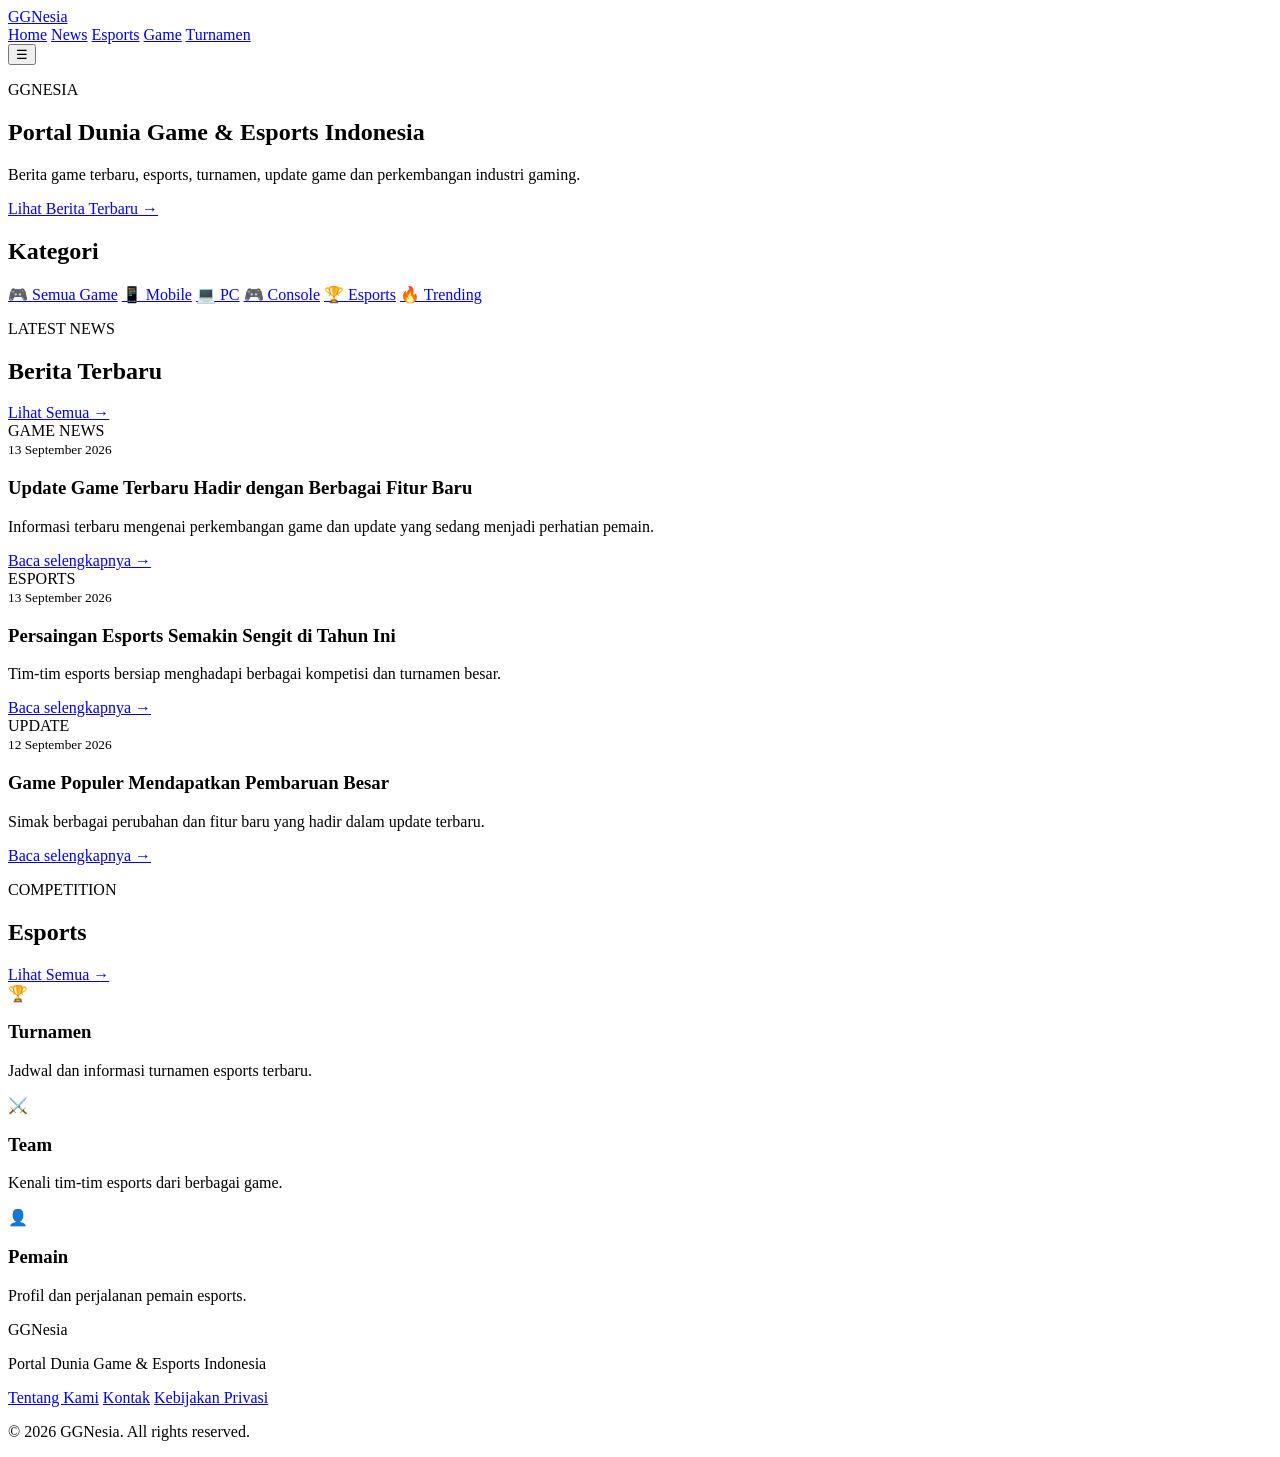
==== index.html @ 70c9f741 "Create index.html" ====
<!DOCTYPE html>
<html lang="id">
<head>
    <meta charset="UTF-8">
    <meta name="viewport" content="width=device-width, initial-scale=1.0">

    <title>GGNesia - Portal Dunia Game & Esports Indonesia</title>

    <link rel="stylesheet" href="style.css">
</head>

<body>

    <!-- HEADER -->
    <header class="header">
        <div class="container header-content">

            <a href="#" class="logo">
                <span>GG</span>Nesia
            </a>

            <nav class="nav">
                <a href="#">Home</a>
                <a href="#">News</a>
                <a href="#">Esports</a>
                <a href="#">Game</a>
                <a href="#">Turnamen</a>
            </nav>

            <button class="menu-btn" id="menuBtn">☰</button>

        </div>
    </header>


    <!-- HERO -->
    <section class="hero">
        <div class="container hero-content">

            <div class="hero-text">
                <p class="label">GGNESIA</p>

                <h1>
                    Portal Dunia Game
                    <span>& Esports Indonesia</span>
                </h1>

                <p>
                    Berita game terbaru, esports, turnamen,
                    update game dan perkembangan industri gaming.
                </p>

                <a href="#news" class="hero-button">
                    Lihat Berita Terbaru →
                </a>
            </div>

        </div>
    </section>


    <!-- CATEGORY -->
    <section class="categories">
        <div class="container">

            <h2>Kategori</h2>

            <div class="category-list">

                <a href="#">🎮 Semua Game</a>
                <a href="#">📱 Mobile</a>
                <a href="#">💻 PC</a>
                <a href="#">🎮 Console</a>
                <a href="#">🏆 Esports</a>
                <a href="#">🔥 Trending</a>

            </div>

        </div>
    </section>


    <!-- NEWS -->
    <main class="container" id="news">

        <div class="section-title">
            <div>
                <p class="label">LATEST NEWS</p>
                <h2>Berita Terbaru</h2>
            </div>

            <a href="#">Lihat Semua →</a>
        </div>


        <div class="news-grid">

            <!-- ARTICLE 1 -->
            <article class="news-card">

                <div class="news-image">
                    <span>GAME NEWS</span>
                </div>

                <div class="news-content">

                    <small>13 September 2026</small>

                    <h3>
                        Update Game Terbaru Hadir dengan Berbagai Fitur Baru
                    </h3>

                    <p>
                        Informasi terbaru mengenai perkembangan game
                        dan update yang sedang menjadi perhatian pemain.
                    </p>

                    <a href="#">Baca selengkapnya →</a>

                </div>

            </article>


            <!-- ARTICLE 2 -->
            <article class="news-card">

                <div class="news-image image-two">
                    <span>ESPORTS</span>
                </div>

                <div class="news-content">

                    <small>13 September 2026</small>

                    <h3>
                        Persaingan Esports Semakin Sengit di Tahun Ini
                    </h3>

                    <p>
                        Tim-tim esports bersiap menghadapi berbagai
                        kompetisi dan turnamen besar.
                    </p>

                    <a href="#">Baca selengkapnya →</a>

                </div>

            </article>


            <!-- ARTICLE 3 -->
            <article class="news-card">

                <div class="news-image image-three">
                    <span>UPDATE</span>
                </div>

                <div class="news-content">

                    <small>12 September 2026</small>

                    <h3>
                        Game Populer Mendapatkan Pembaruan Besar
                    </h3>

                    <p>
                        Simak berbagai perubahan dan fitur baru
                        yang hadir dalam update terbaru.
                    </p>

                    <a href="#">Baca selengkapnya →</a>

                </div>

            </article>

        </div>

    </main>


    <!-- ESPORTS -->
    <section class="esports">

        <div class="container">

            <div class="section-title">
                <div>
                    <p class="label">COMPETITION</p>
                    <h2>Esports</h2>
                </div>

                <a href="#">Lihat Semua →</a>
            </div>


            <div class="esports-grid">

                <div class="esports-card">
                    <div class="esports-icon">🏆</div>
                    <h3>Turnamen</h3>
                    <p>
                        Jadwal dan informasi turnamen esports terbaru.
                    </p>
                </div>

                <div class="esports-card">
                    <div class="esports-icon">⚔️</div>
                    <h3>Team</h3>
                    <p>
                        Kenali tim-tim esports dari berbagai game.
                    </p>
                </div>

                <div class="esports-card">
                    <div class="esports-icon">👤</div>
                    <h3>Pemain</h3>
                    <p>
                        Profil dan perjalanan pemain esports.
                    </p>
                </div>

            </div>

        </div>

    </section>


    <!-- FOOTER -->
    <footer class="footer">

        <div class="container">

            <div class="footer-logo">
                <span>GG</span>Nesia
            </div>

            <p>
                Portal Dunia Game & Esports Indonesia
            </p>

            <div class="footer-links">
                <a href="#">Tentang Kami</a>
                <a href="#">Kontak</a>
                <a href="#">Kebijakan Privasi</a>
            </div>

            <p class="copyright">
                © 2026 GGNesia. All rights reserved.
            </p>

        </div>

    </footer>


    <script src="script.js"></script>

</body>
</html>
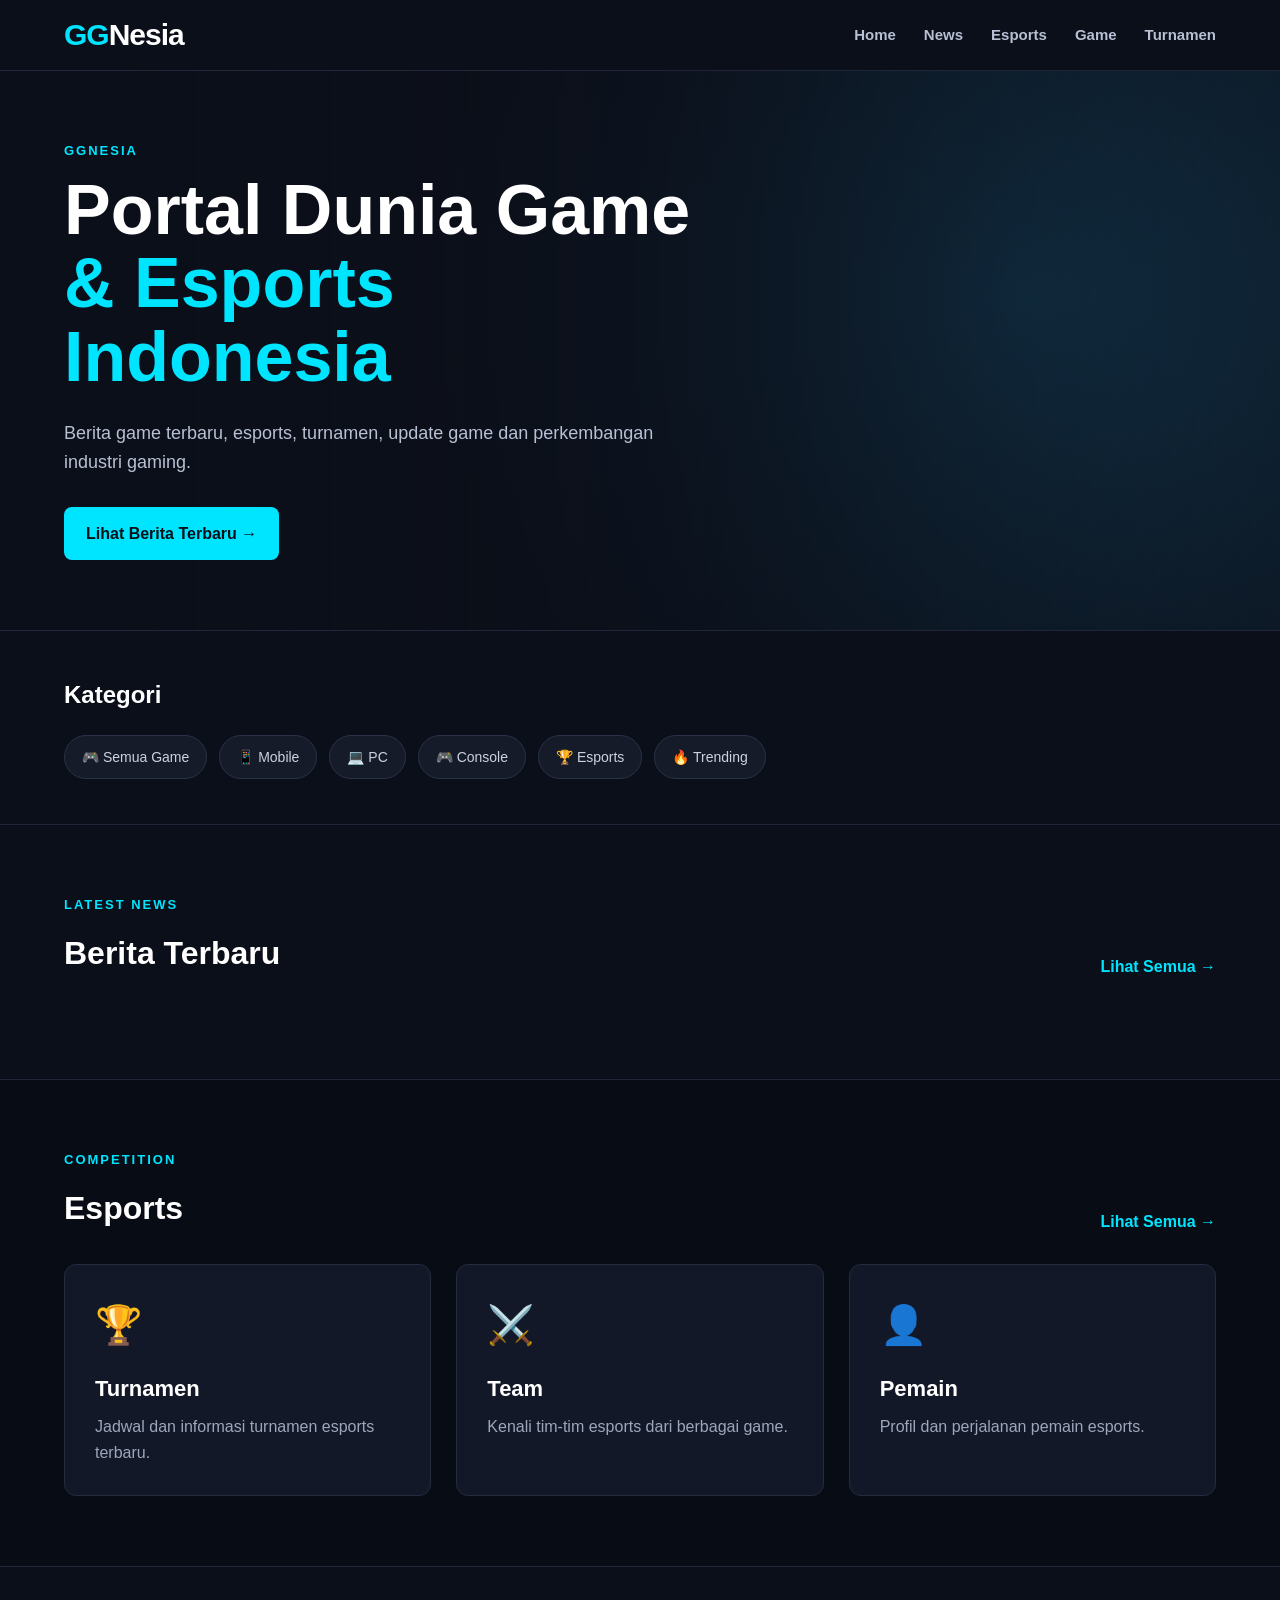
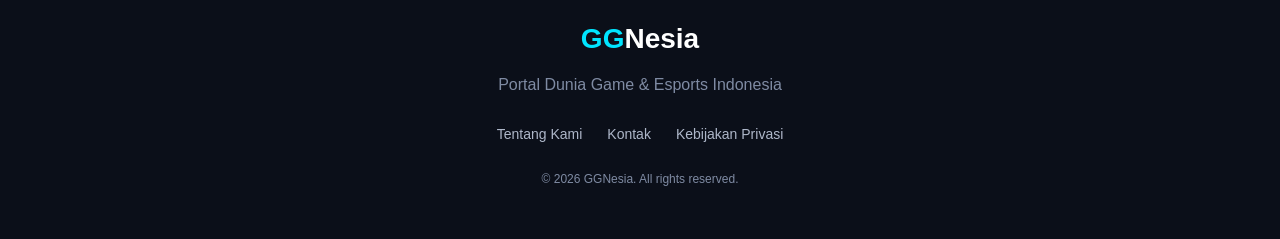
==== commit 1a05a390: "Update index.html" ====
--- a/index.html
+++ b/index.html
@@ -93,87 +93,8 @@
         </div>
 
 
-        <div class="news-grid">
-
-            <!-- ARTICLE 1 -->
-            <article class="news-card">
-
-                <div class="news-image">
-                    <span>GAME NEWS</span>
-                </div>
-
-                <div class="news-content">
-
-                    <small>13 September 2026</small>
-
-                    <h3>
-                        Update Game Terbaru Hadir dengan Berbagai Fitur Baru
-                    </h3>
-
-                    <p>
-                        Informasi terbaru mengenai perkembangan game
-                        dan update yang sedang menjadi perhatian pemain.
-                    </p>
-
-                    <a href="#">Baca selengkapnya →</a>
-
-                </div>
-
-            </article>
-
-
-            <!-- ARTICLE 2 -->
-            <article class="news-card">
-
-                <div class="news-image image-two">
-                    <span>ESPORTS</span>
-                </div>
-
-                <div class="news-content">
-
-                    <small>13 September 2026</small>
-
-                    <h3>
-                        Persaingan Esports Semakin Sengit di Tahun Ini
-                    </h3>
-
-                    <p>
-                        Tim-tim esports bersiap menghadapi berbagai
-                        kompetisi dan turnamen besar.
-                    </p>
-
-                    <a href="#">Baca selengkapnya →</a>
-
-                </div>
-
-            </article>
-
-
-            <!-- ARTICLE 3 -->
-            <article class="news-card">
-
-                <div class="news-image image-three">
-                    <span>UPDATE</span>
-                </div>
-
-                <div class="news-content">
-
-                    <small>12 September 2026</small>
-
-                    <h3>
-                        Game Populer Mendapatkan Pembaruan Besar
-                    </h3>
-
-                    <p>
-                        Simak berbagai perubahan dan fitur baru
-                        yang hadir dalam update terbaru.
-                    </p>
-
-                    <a href="#">Baca selengkapnya →</a>
-
-                </div>
-
-            </article>
+        <div class="news-grid" id="newsGrid">
+        </div>
 
         </div>
 
--- a/style.css
+++ b/style.css
@@ -0,0 +1,410 @@
+* {
+    margin: 0;
+    padding: 0;
+    box-sizing: border-box;
+}
+
+html {
+    scroll-behavior: smooth;
+}
+
+body {
+    font-family: Arial, Helvetica, sans-serif;
+    background: #0b0f19;
+    color: #ffffff;
+    line-height: 1.6;
+}
+
+a {
+    color: inherit;
+    text-decoration: none;
+}
+
+.container {
+    width: 90%;
+    max-width: 1200px;
+    margin: auto;
+}
+
+/* HEADER */
+
+.header {
+    position: sticky;
+    top: 0;
+    z-index: 1000;
+    background: #0b0f19;
+    border-bottom: 1px solid #202637;
+}
+
+.header-content {
+    min-height: 70px;
+    display: flex;
+    align-items: center;
+    justify-content: space-between;
+}
+
+.logo {
+    font-size: 30px;
+    font-weight: 900;
+    letter-spacing: -1px;
+}
+
+.logo span,
+.footer-logo span {
+    color: #00e5ff;
+}
+
+.nav {
+    display: flex;
+    gap: 28px;
+}
+
+.nav a {
+    color: #b8c0d4;
+    font-size: 15px;
+    font-weight: 600;
+    transition: 0.3s;
+}
+
+.nav a:hover {
+    color: #00e5ff;
+}
+
+.menu-btn {
+    display: none;
+    background: none;
+    border: none;
+    color: white;
+    font-size: 28px;
+    cursor: pointer;
+}
+
+
+/* HERO */
+
+.hero {
+    min-height: 500px;
+    display: flex;
+    align-items: center;
+    background:
+        linear-gradient(90deg, #0b0f19 10%, rgba(11, 15, 25, 0.75) 50%, rgba(11, 15, 25, 0.25)),
+        radial-gradient(circle at 80% 40%, #123b54, #0b0f19 55%);
+    border-bottom: 1px solid #202637;
+}
+
+.hero-content {
+    padding: 70px 0;
+}
+
+.hero-text {
+    max-width: 650px;
+}
+
+.label {
+    color: #00e5ff;
+    font-size: 13px;
+    font-weight: 800;
+    letter-spacing: 2px;
+    margin-bottom: 12px;
+}
+
+.hero h1 {
+    font-size: clamp(40px, 6vw, 70px);
+    line-height: 1.05;
+    margin-bottom: 25px;
+}
+
+.hero h1 span {
+    color: #00e5ff;
+}
+
+.hero p:not(.label) {
+    color: #b8c0d4;
+    font-size: 18px;
+    max-width: 600px;
+    margin-bottom: 30px;
+}
+
+.hero-button {
+    display: inline-block;
+    padding: 14px 22px;
+    background: #00e5ff;
+    color: #061018;
+    border-radius: 8px;
+    font-weight: 800;
+    transition: 0.3s;
+}
+
+.hero-button:hover {
+    transform: translateY(-3px);
+}
+
+
+/* CATEGORY */
+
+.categories {
+    padding: 45px 0;
+    border-bottom: 1px solid #202637;
+}
+
+.categories h2 {
+    margin-bottom: 20px;
+}
+
+.category-list {
+    display: flex;
+    gap: 12px;
+    flex-wrap: wrap;
+}
+
+.category-list a {
+    padding: 10px 17px;
+    background: #151b29;
+    border: 1px solid #293247;
+    border-radius: 30px;
+    color: #cbd2e1;
+    font-size: 14px;
+    transition: 0.3s;
+}
+
+.category-list a:hover {
+    background: #00e5ff;
+    color: #061018;
+    border-color: #00e5ff;
+}
+
+
+/* SECTION TITLE */
+
+main {
+    padding: 70px 0;
+}
+
+.section-title {
+    display: flex;
+    align-items: end;
+    justify-content: space-between;
+    margin-bottom: 30px;
+}
+
+.section-title h2 {
+    font-size: 32px;
+}
+
+.section-title > a {
+    color: #00e5ff;
+    font-weight: 700;
+}
+
+
+/* NEWS */
+
+.news-grid {
+    display: grid;
+    grid-template-columns: repeat(3, 1fr);
+    gap: 25px;
+}
+
+.news-card {
+    background: #121827;
+    border: 1px solid #242d40;
+    border-radius: 12px;
+    overflow: hidden;
+    transition: 0.3s;
+}
+
+.news-card:hover {
+    transform: translateY(-6px);
+    border-color: #00e5ff;
+}
+
+.news-image {
+    height: 210px;
+    background:
+        linear-gradient(135deg, #12384a, #151c2c);
+    display: flex;
+    align-items: end;
+    padding: 15px;
+}
+
+.news-image.image-two {
+    background:
+        linear-gradient(135deg, #382b13, #171b2c);
+}
+
+.news-image.image-three {
+    background:
+        linear-gradient(135deg, #321a3b, #121b2c);
+}
+
+.news-image span {
+    background: #00e5ff;
+    color: #061018;
+    padding: 6px 10px;
+    border-radius: 5px;
+    font-size: 11px;
+    font-weight: 900;
+}
+
+.news-content {
+    padding: 22px;
+}
+
+.news-content small {
+    color: #7f8ba3;
+    font-size: 12px;
+}
+
+.news-content h3 {
+    font-size: 20px;
+    line-height: 1.3;
+    margin: 10px 0 12px;
+}
+
+.news-content p {
+    color: #9da7bb;
+    font-size: 14px;
+    margin-bottom: 18px;
+}
+
+.news-content a {
+    color: #00e5ff;
+    font-size: 14px;
+    font-weight: 700;
+}
+
+
+/* ESPORTS */
+
+.esports {
+    padding: 70px 0;
+    background: #080c14;
+    border-top: 1px solid #202637;
+    border-bottom: 1px solid #202637;
+}
+
+.esports-grid {
+    display: grid;
+    grid-template-columns: repeat(3, 1fr);
+    gap: 25px;
+}
+
+.esports-card {
+    padding: 30px;
+    background: #121827;
+    border: 1px solid #242d40;
+    border-radius: 12px;
+    transition: 0.3s;
+}
+
+.esports-card:hover {
+    border-color: #00e5ff;
+    transform: translateY(-5px);
+}
+
+.esports-icon {
+    font-size: 38px;
+    margin-bottom: 15px;
+}
+
+.esports-card h3 {
+    margin-bottom: 8px;
+    font-size: 22px;
+}
+
+.esports-card p {
+    color: #9da7bb;
+}
+
+
+/* FOOTER */
+
+.footer {
+    padding: 50px 0;
+    text-align: center;
+}
+
+.footer-logo {
+    font-size: 28px;
+    font-weight: 900;
+    margin-bottom: 10px;
+}
+
+.footer p {
+    color: #7f8ba3;
+}
+
+.footer-links {
+    display: flex;
+    justify-content: center;
+    gap: 25px;
+    margin: 25px 0;
+}
+
+.footer-links a {
+    color: #aeb7c9;
+    font-size: 14px;
+}
+
+.footer-links a:hover {
+    color: #00e5ff;
+}
+
+.copyright {
+    font-size: 12px;
+}
+
+
+/* MOBILE */
+
+@media (max-width: 768px) {
+
+    .nav {
+        display: none;
+        position: absolute;
+        top: 70px;
+        left: 0;
+        width: 100%;
+        padding: 20px;
+        background: #0b0f19;
+        border-bottom: 1px solid #202637;
+        flex-direction: column;
+        gap: 18px;
+    }
+
+    .nav.active {
+        display: flex;
+    }
+
+    .menu-btn {
+        display: block;
+    }
+
+    .hero {
+        min-height: 450px;
+    }
+
+    .hero h1 {
+        font-size: 43px;
+    }
+
+    .hero p:not(.label) {
+        font-size: 16px;
+    }
+
+    .news-grid,
+    .esports-grid {
+        grid-template-columns: 1fr;
+    }
+
+    .section-title {
+        align-items: start;
+        gap: 15px;
+        flex-direction: column;
+    }
+
+    .footer-links {
+        flex-direction: column;
+        gap: 12px;
+    }
+}
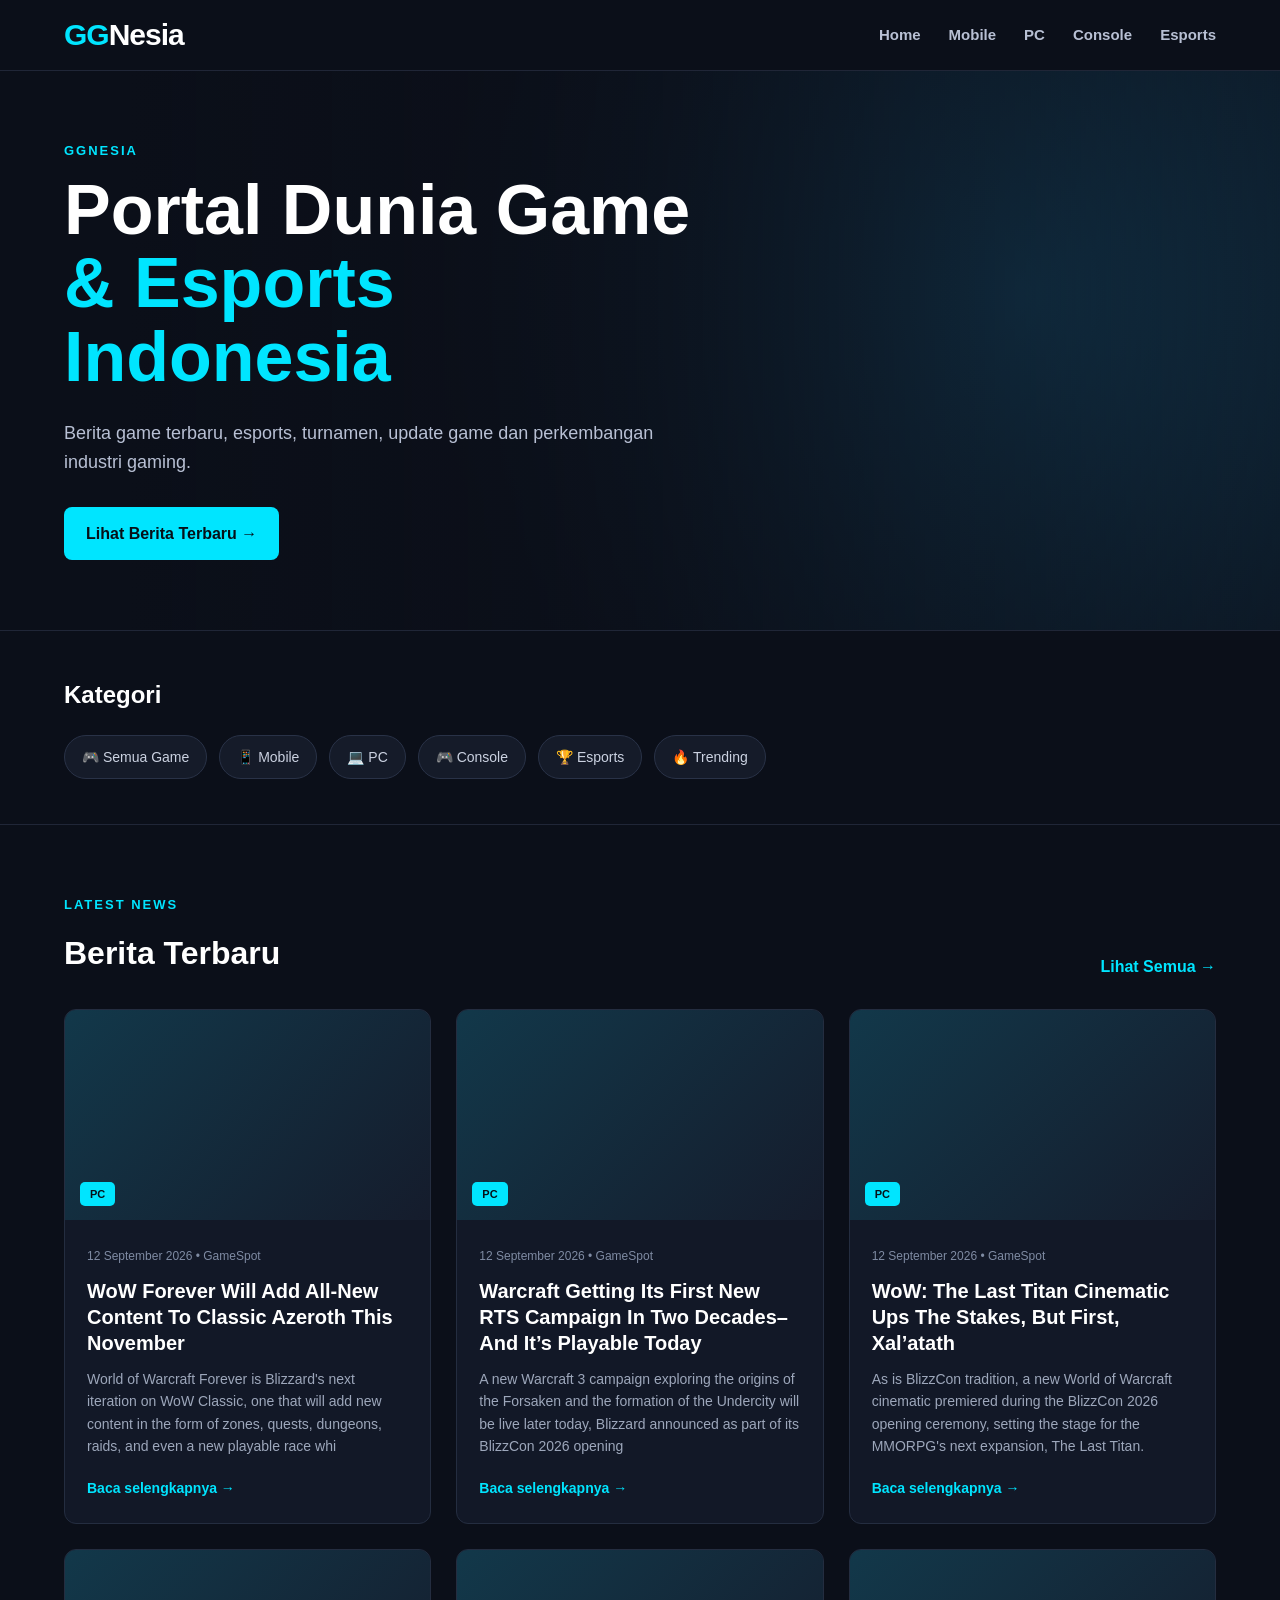
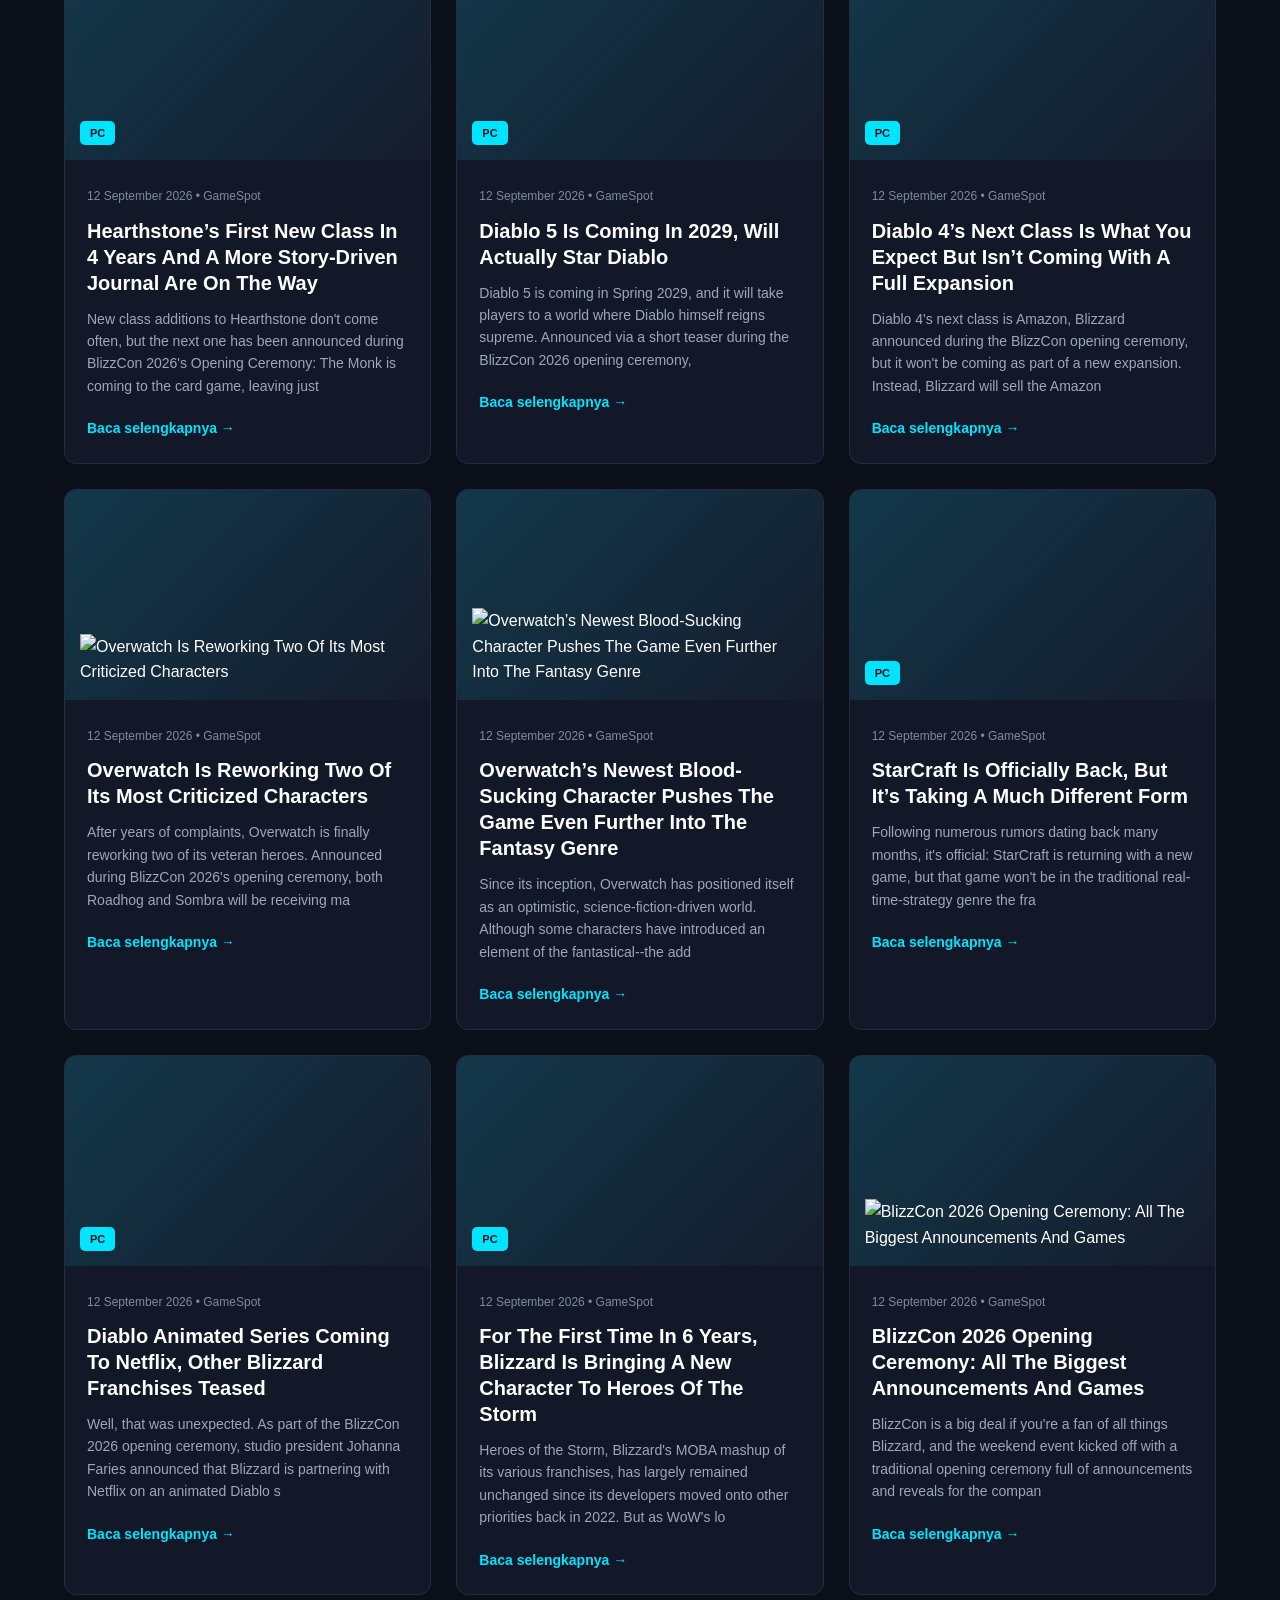
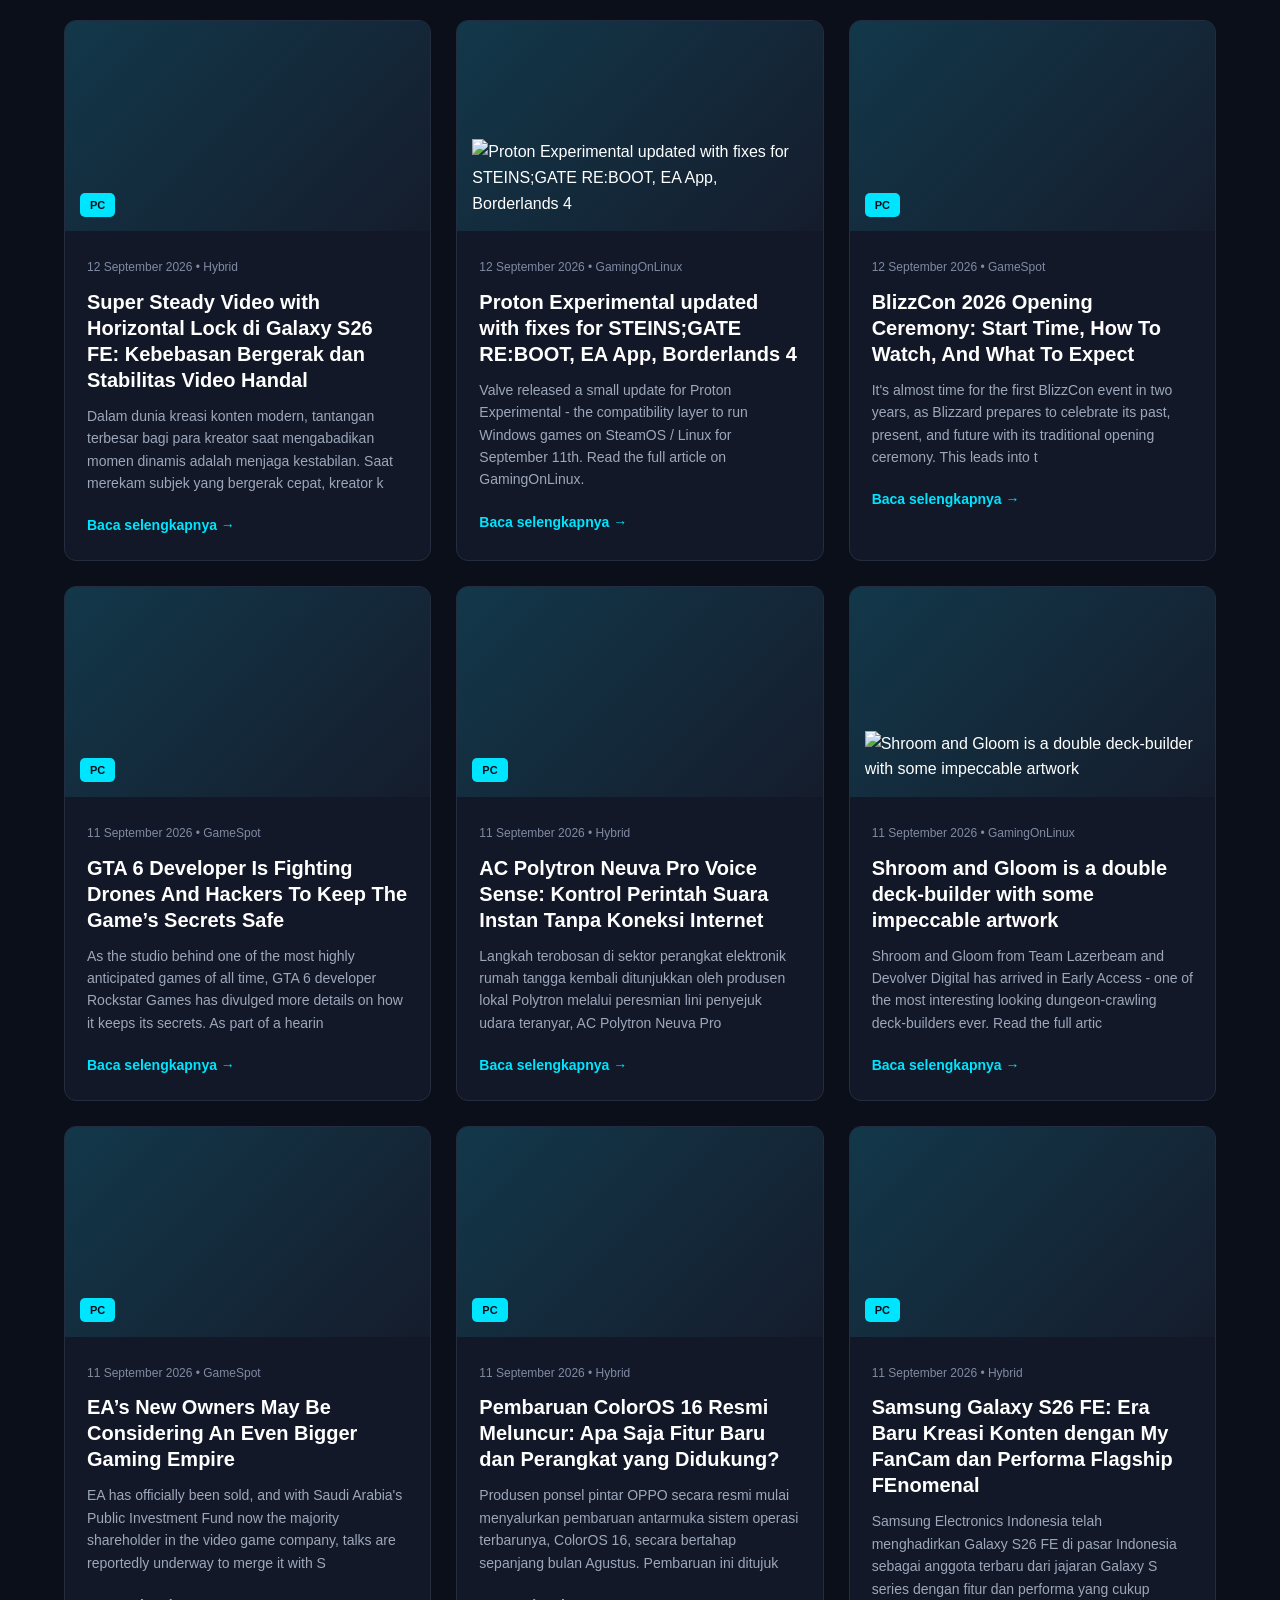
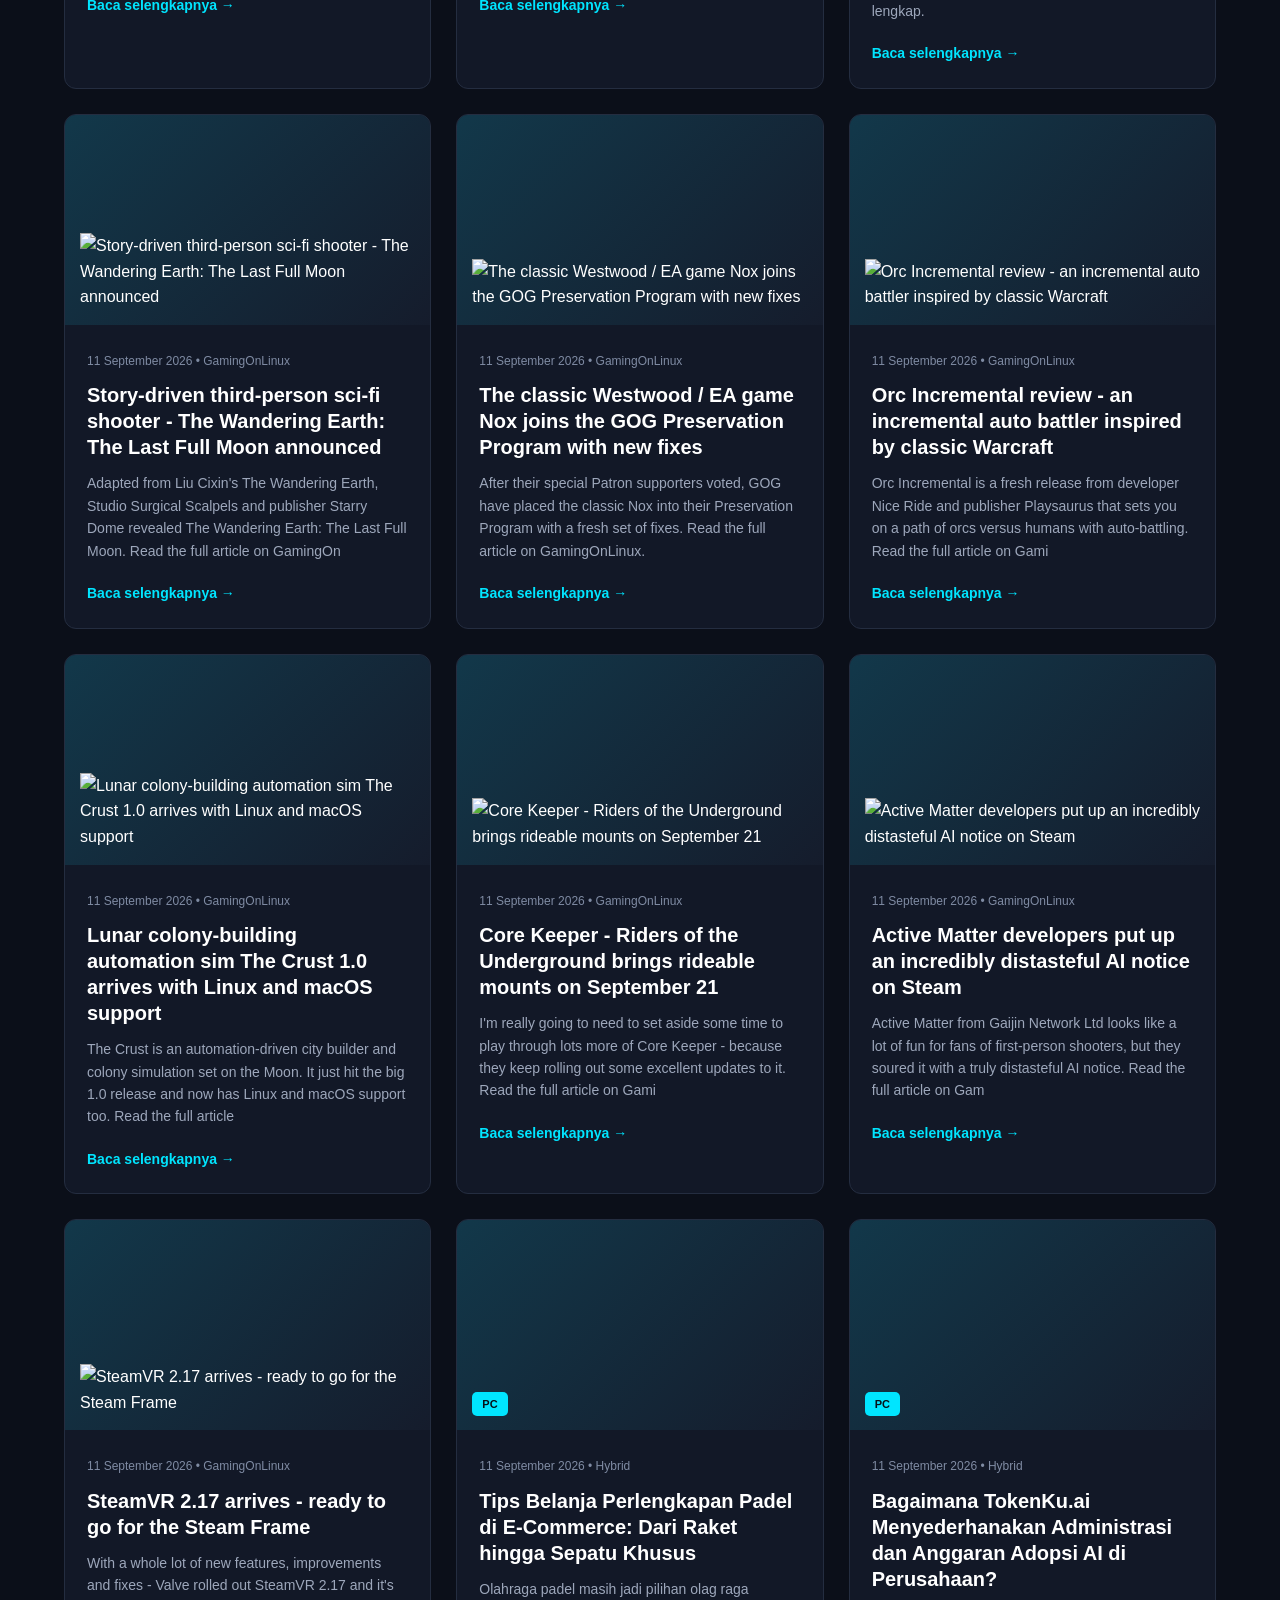
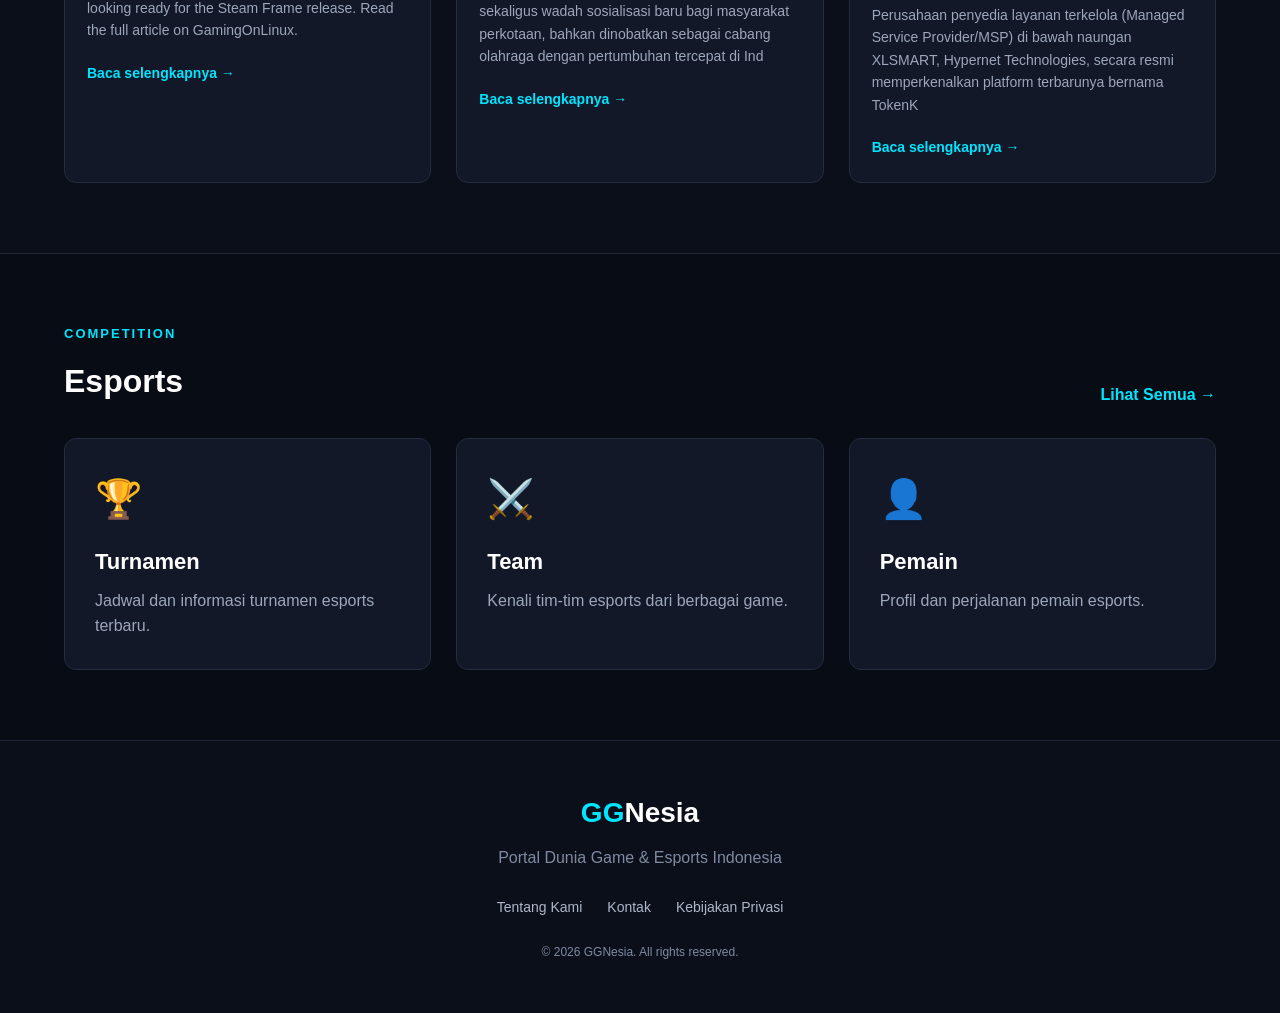
==== commit 03240f8f: "Update index.html" ====
--- a/index.html
+++ b/index.html
@@ -21,10 +21,10 @@
 
             <nav class="nav">
                 <a href="#">Home</a>
-                <a href="#">News</a>
-                <a href="#">Esports</a>
-                <a href="#">Game</a>
-                <a href="#">Turnamen</a>
+<a href="#">Mobile</a>
+<a href="#">PC</a>
+<a href="#">Console</a>
+<a href="#">Esports</a>
             </nav>
 
             <button class="menu-btn" id="menuBtn">☰</button>
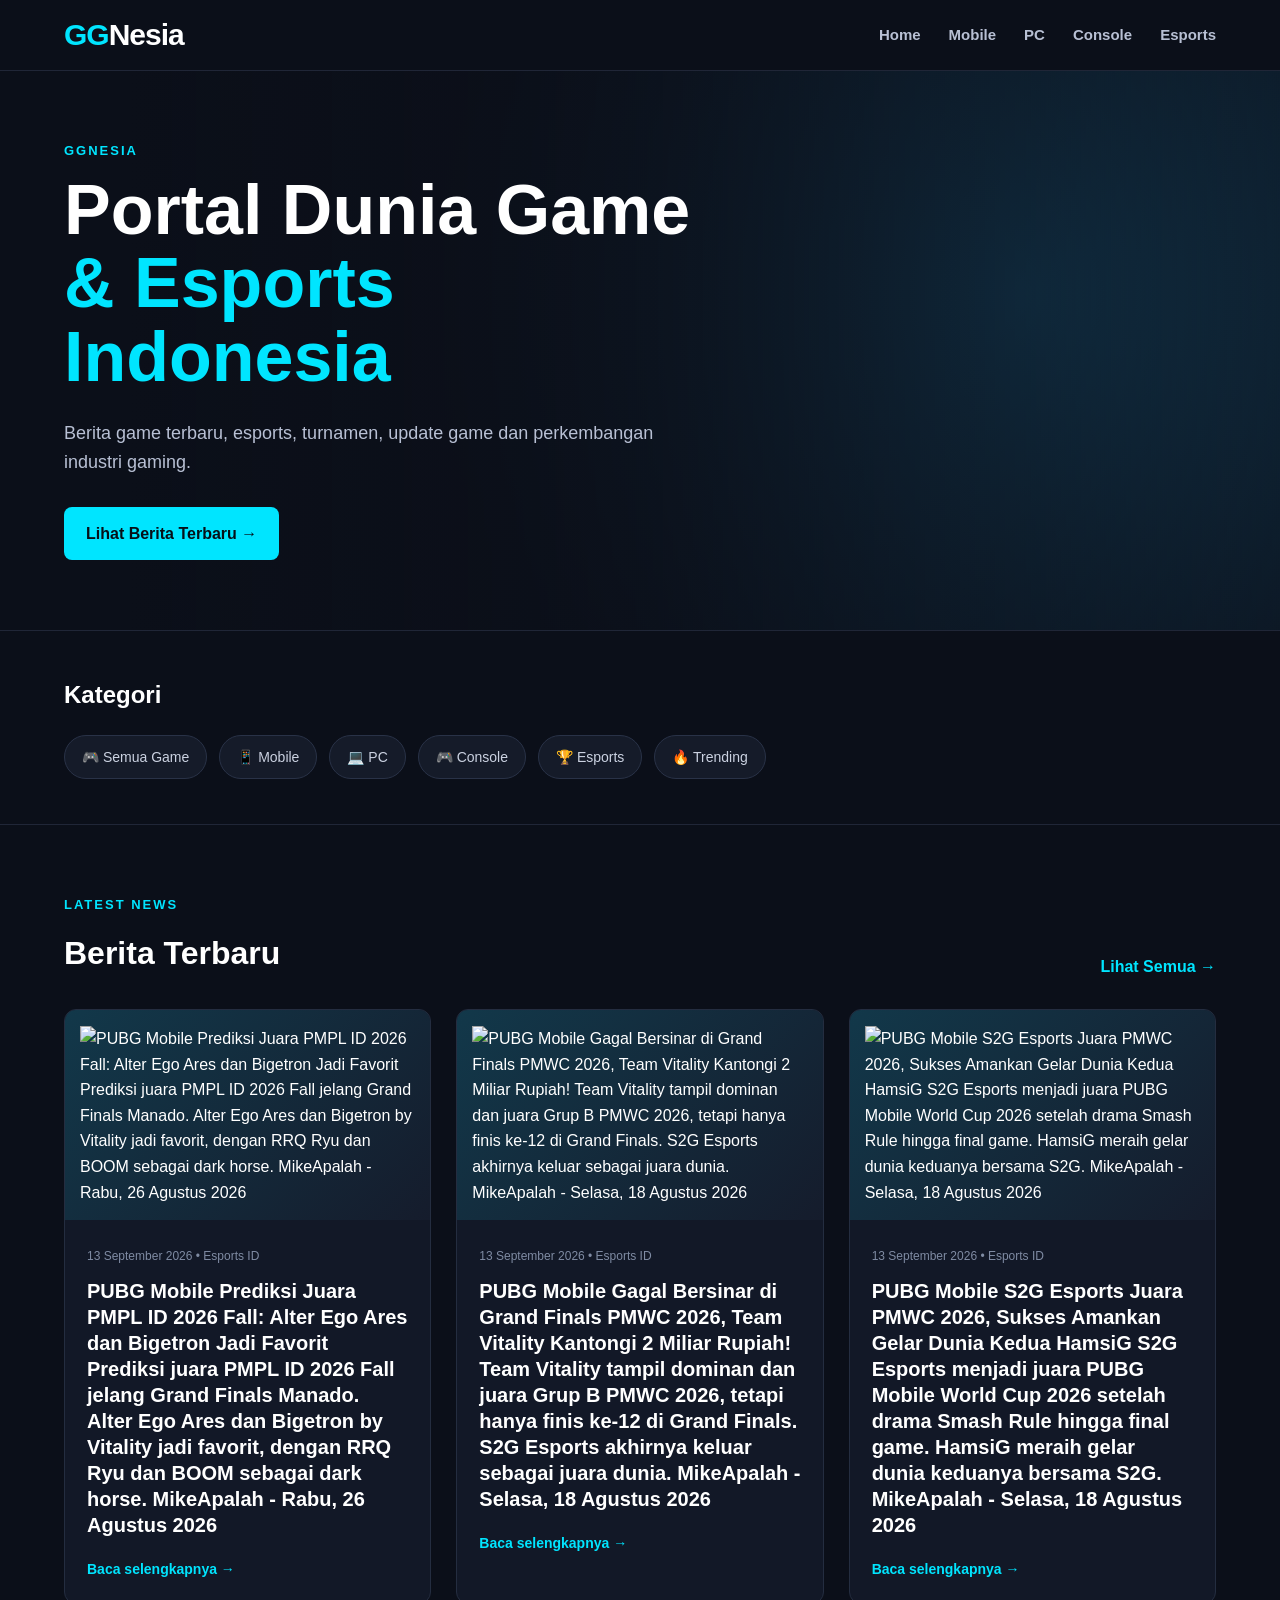
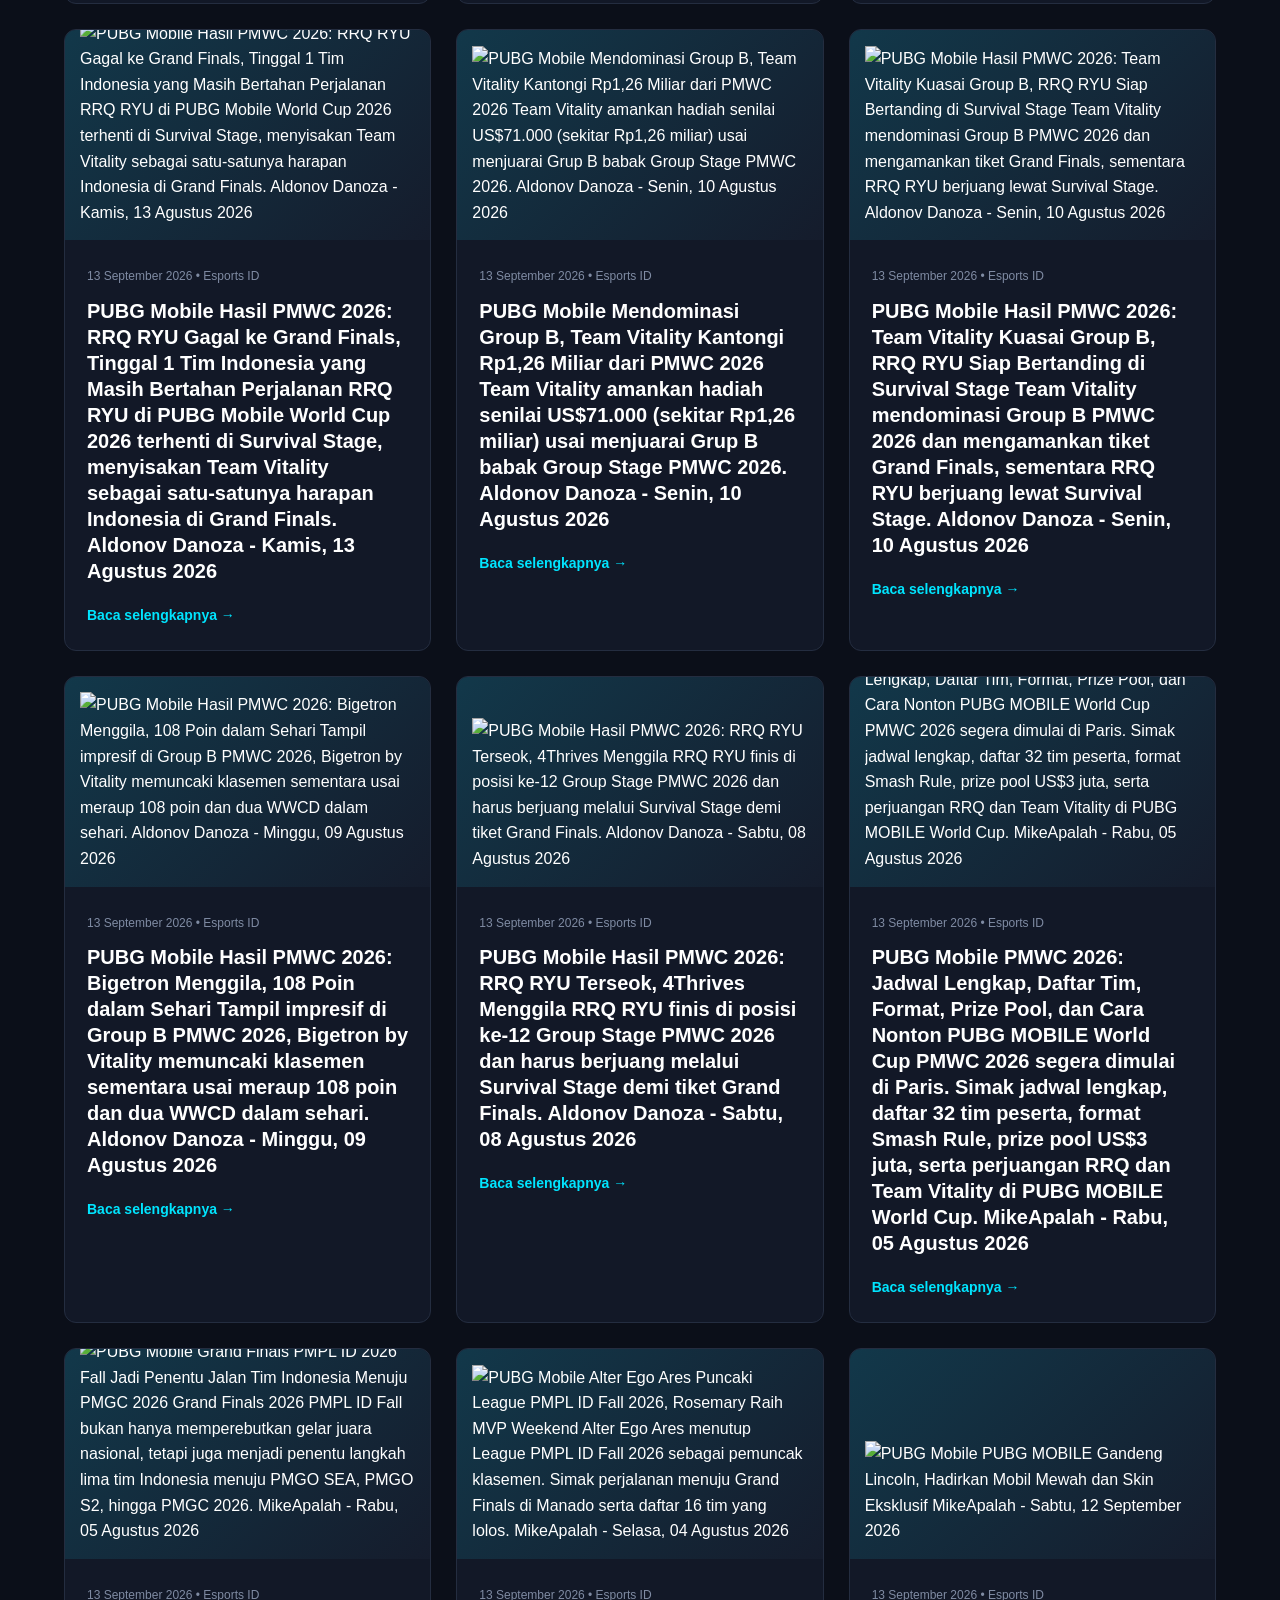
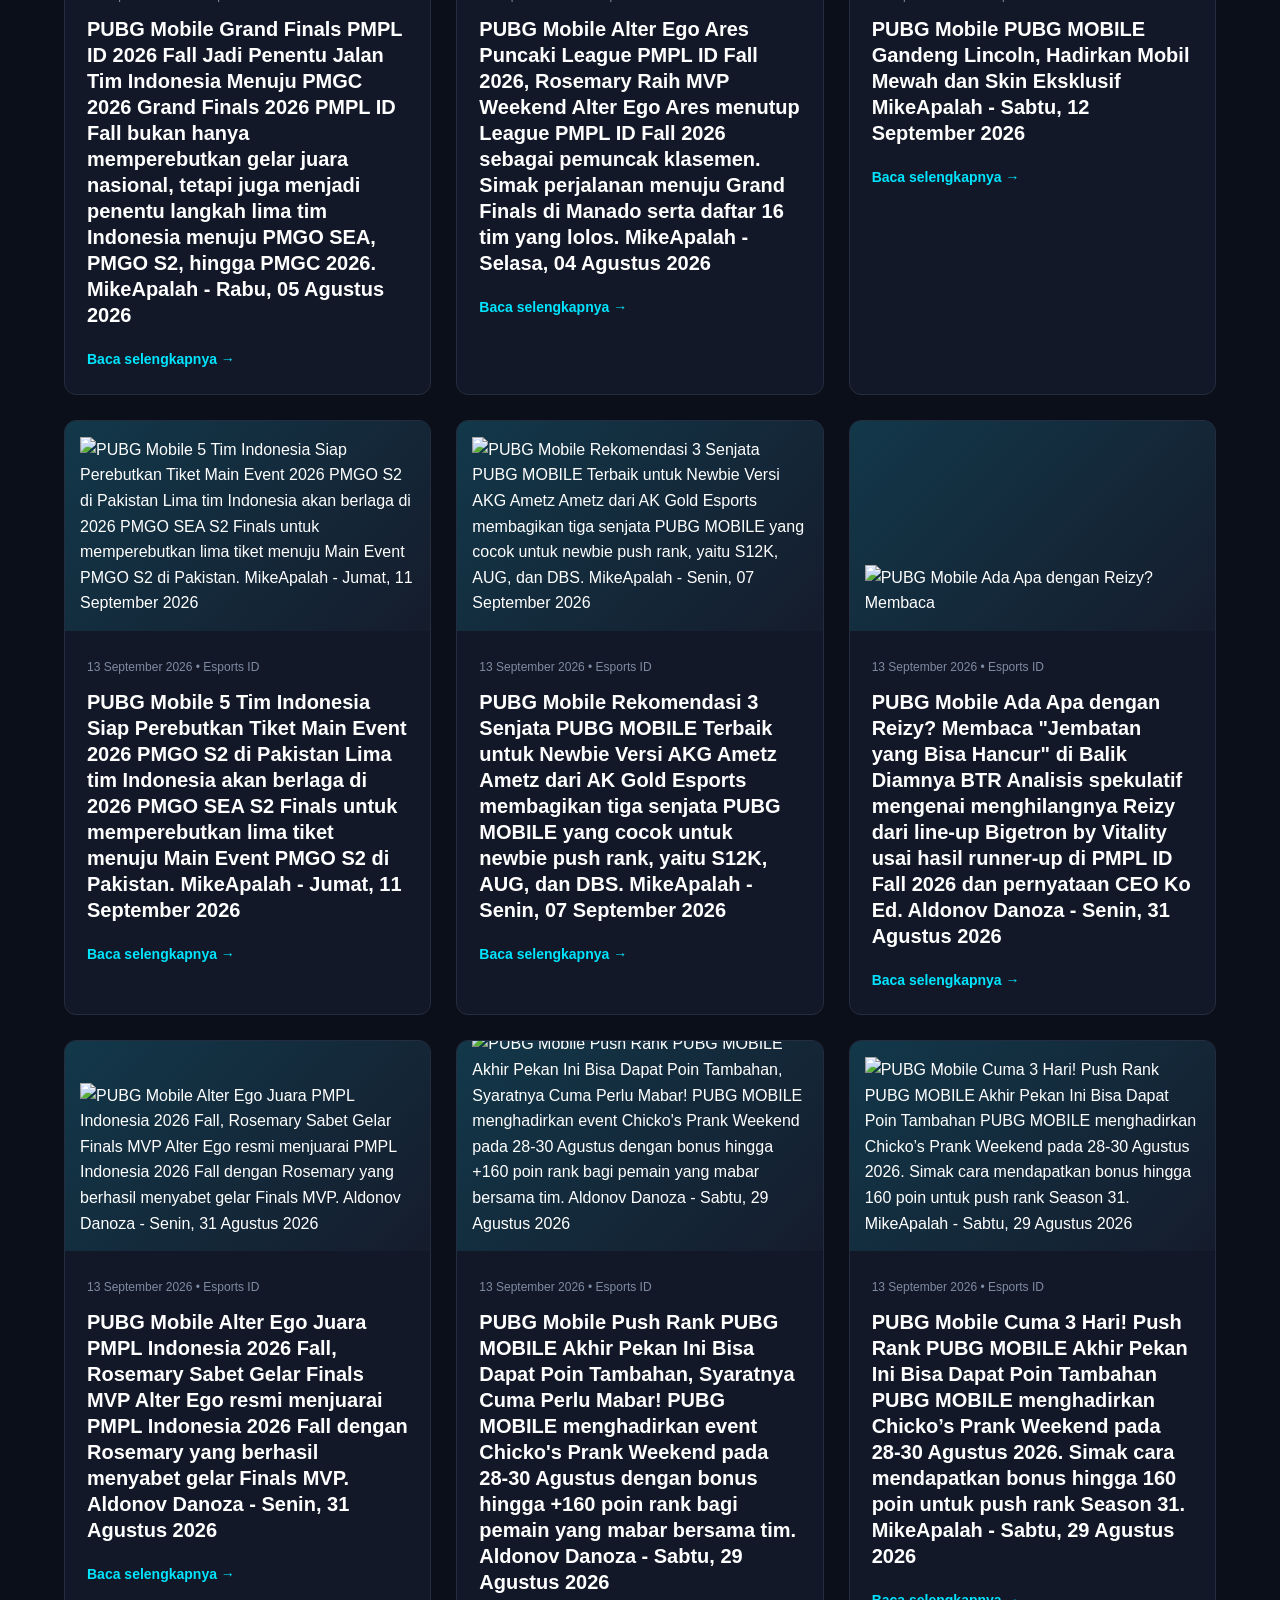
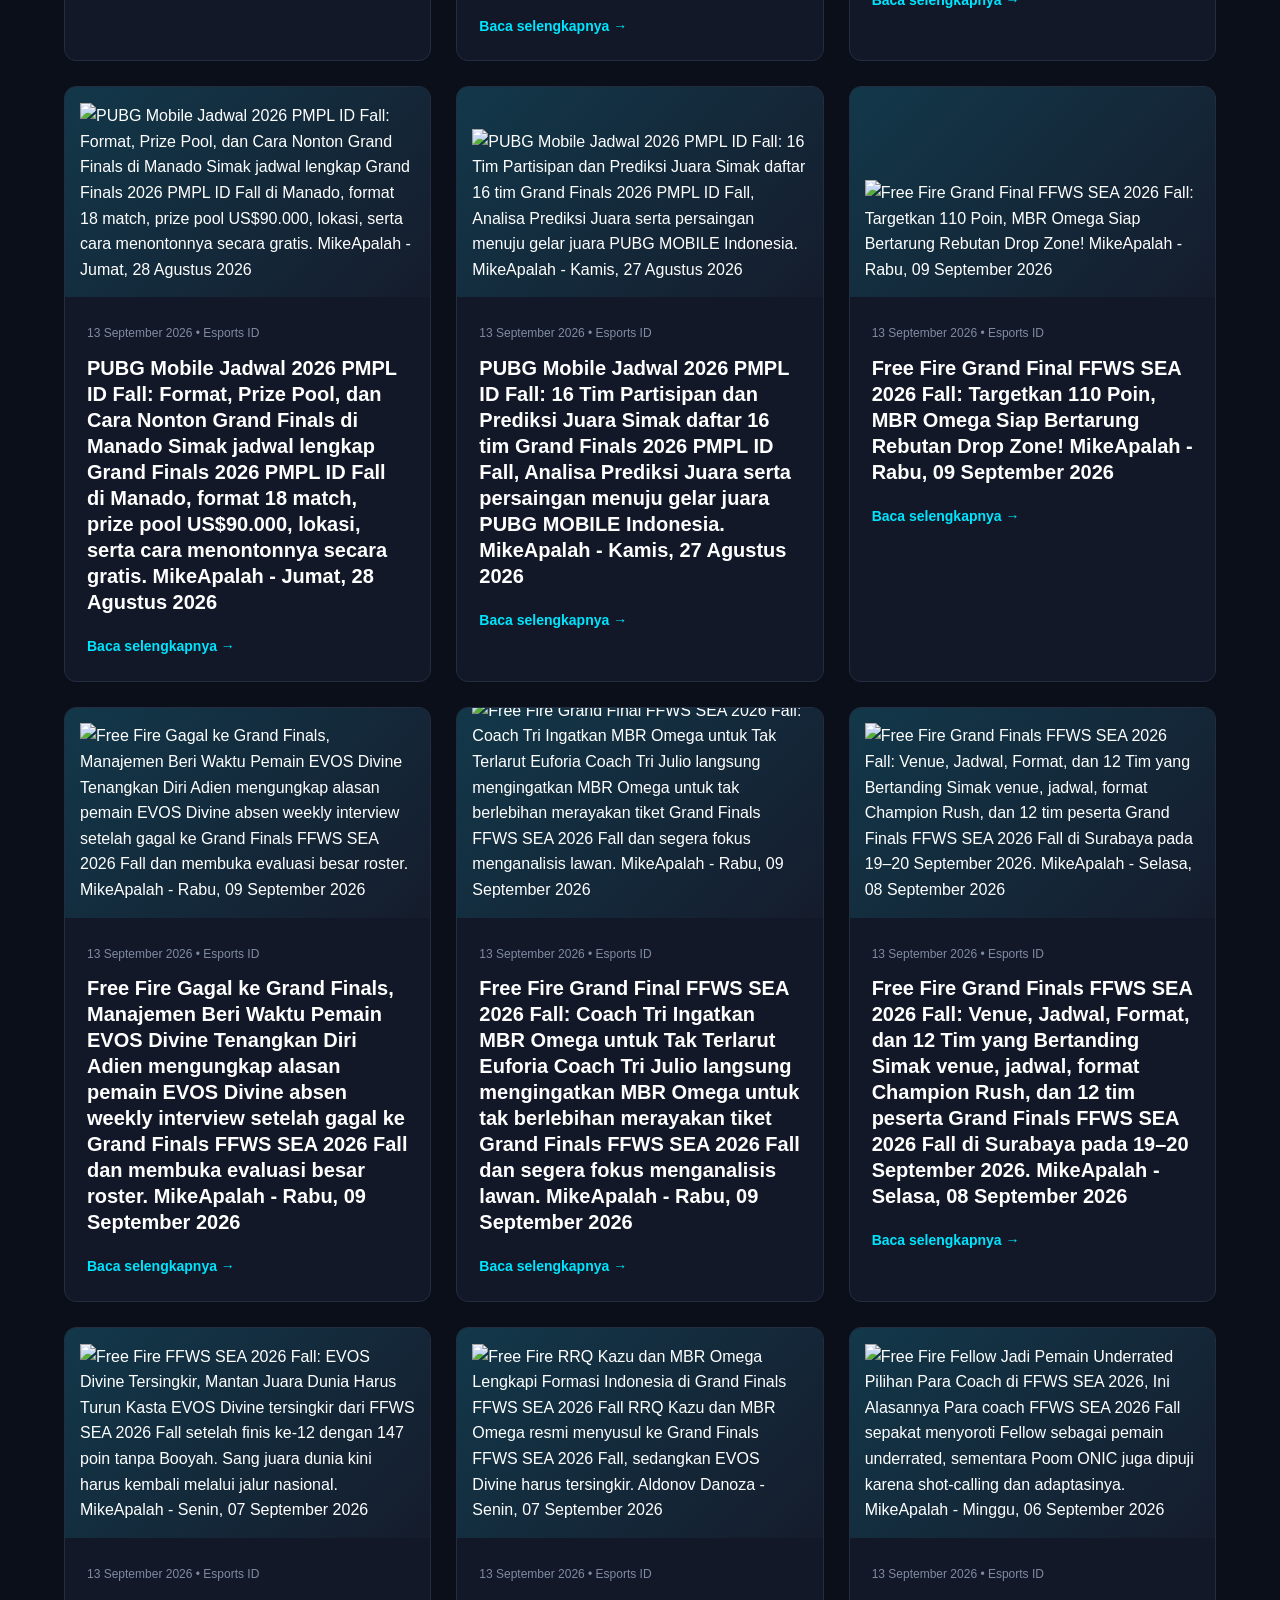
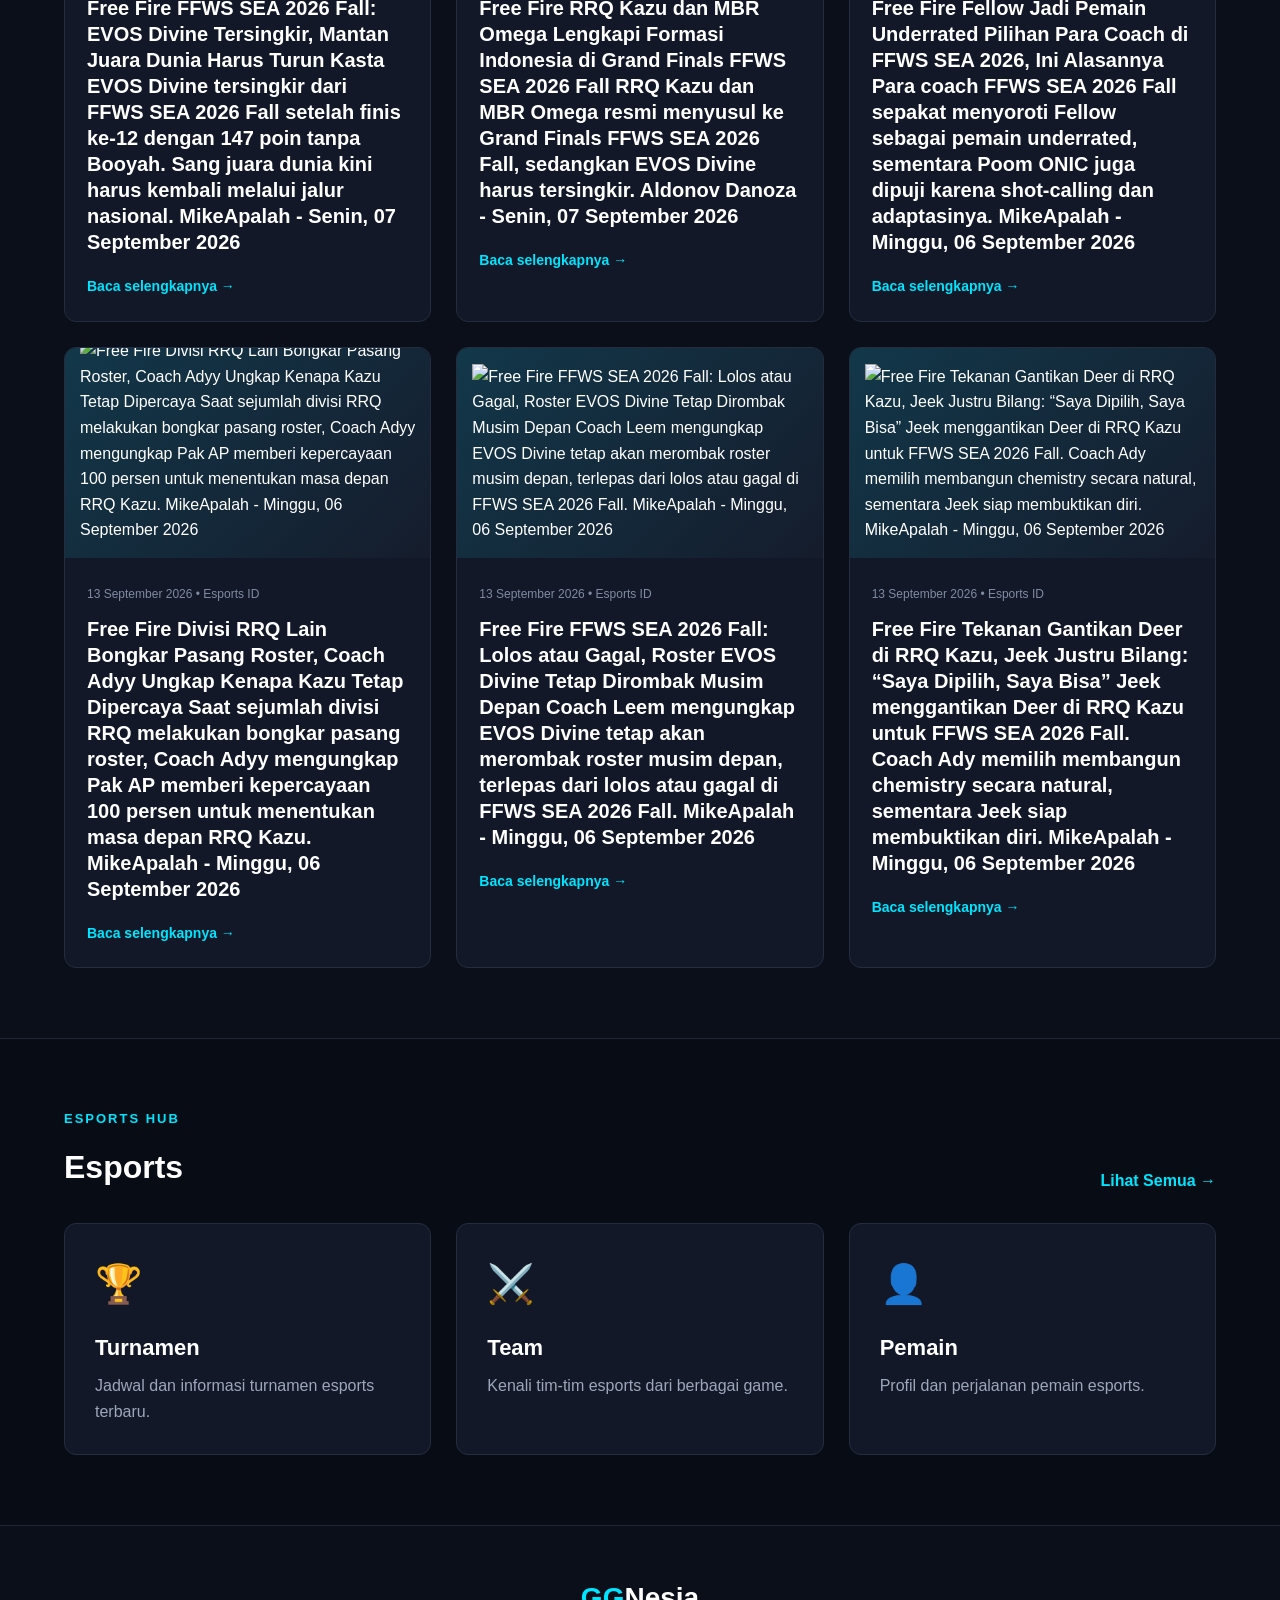
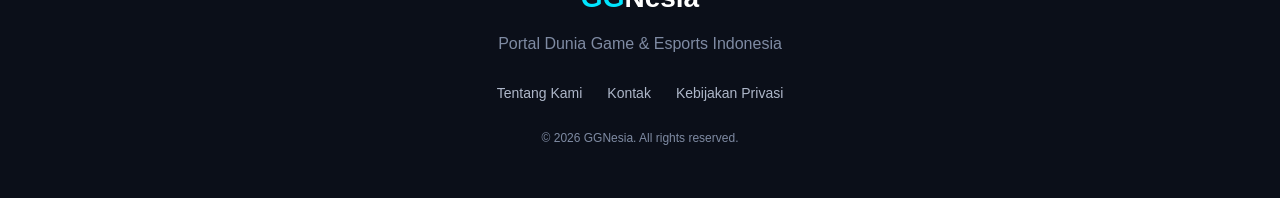
==== commit 5f61fa85: "Update index.html" ====
--- a/index.html
+++ b/index.html
@@ -67,13 +67,12 @@
 
             <div class="category-list">
 
-                <a href="#">🎮 Semua Game</a>
-                <a href="#">📱 Mobile</a>
-                <a href="#">💻 PC</a>
-                <a href="#">🎮 Console</a>
-                <a href="#">🏆 Esports</a>
-                <a href="#">🔥 Trending</a>
-
+                <a href="#" data-category="all">🎮 Semua Game</a>
+<a href="#" data-category="Mobile">📱 Mobile</a>
+<a href="#" data-category="PC">💻 PC</a>
+<a href="#" data-category="Console">🎮 Console</a>
+<a href="#" data-category="Esports">🏆 Esports</a>
+<a href="#" data-category="Trending">🔥 Trending</a>
             </div>
 
         </div>
@@ -108,7 +107,7 @@
 
             <div class="section-title">
                 <div>
-                    <p class="label">COMPETITION</p>
+                    <p class="label">ESPORTS HUB</p>
                     <h2>Esports</h2>
                 </div>
 
--- a/style.css
+++ b/style.css
@@ -407,4 +407,10 @@
         flex-direction: column;
         gap: 12px;
     }
-}
+}.  
+.news-card h3 {
+    overflow: visible;
+    display: block;
+    -webkit-line-clamp: unset;
+    line-clamp: unset;
+}
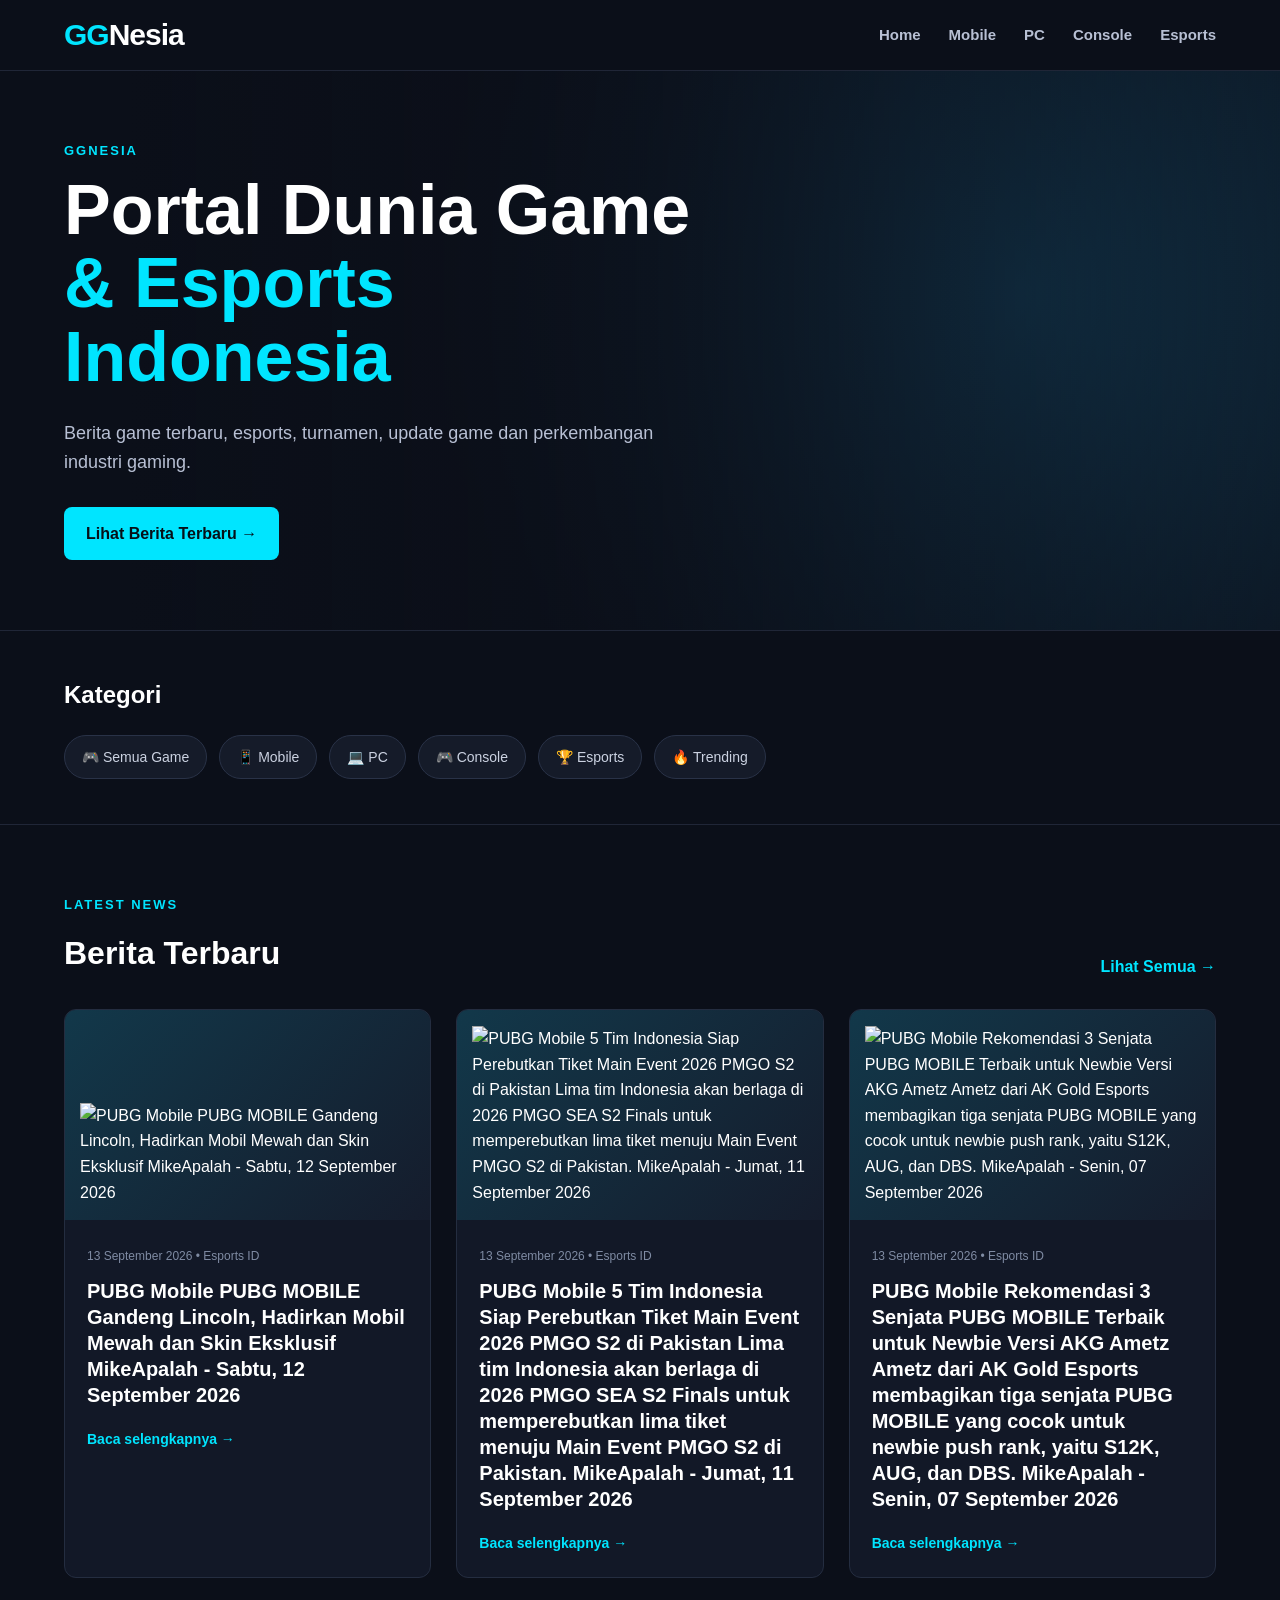
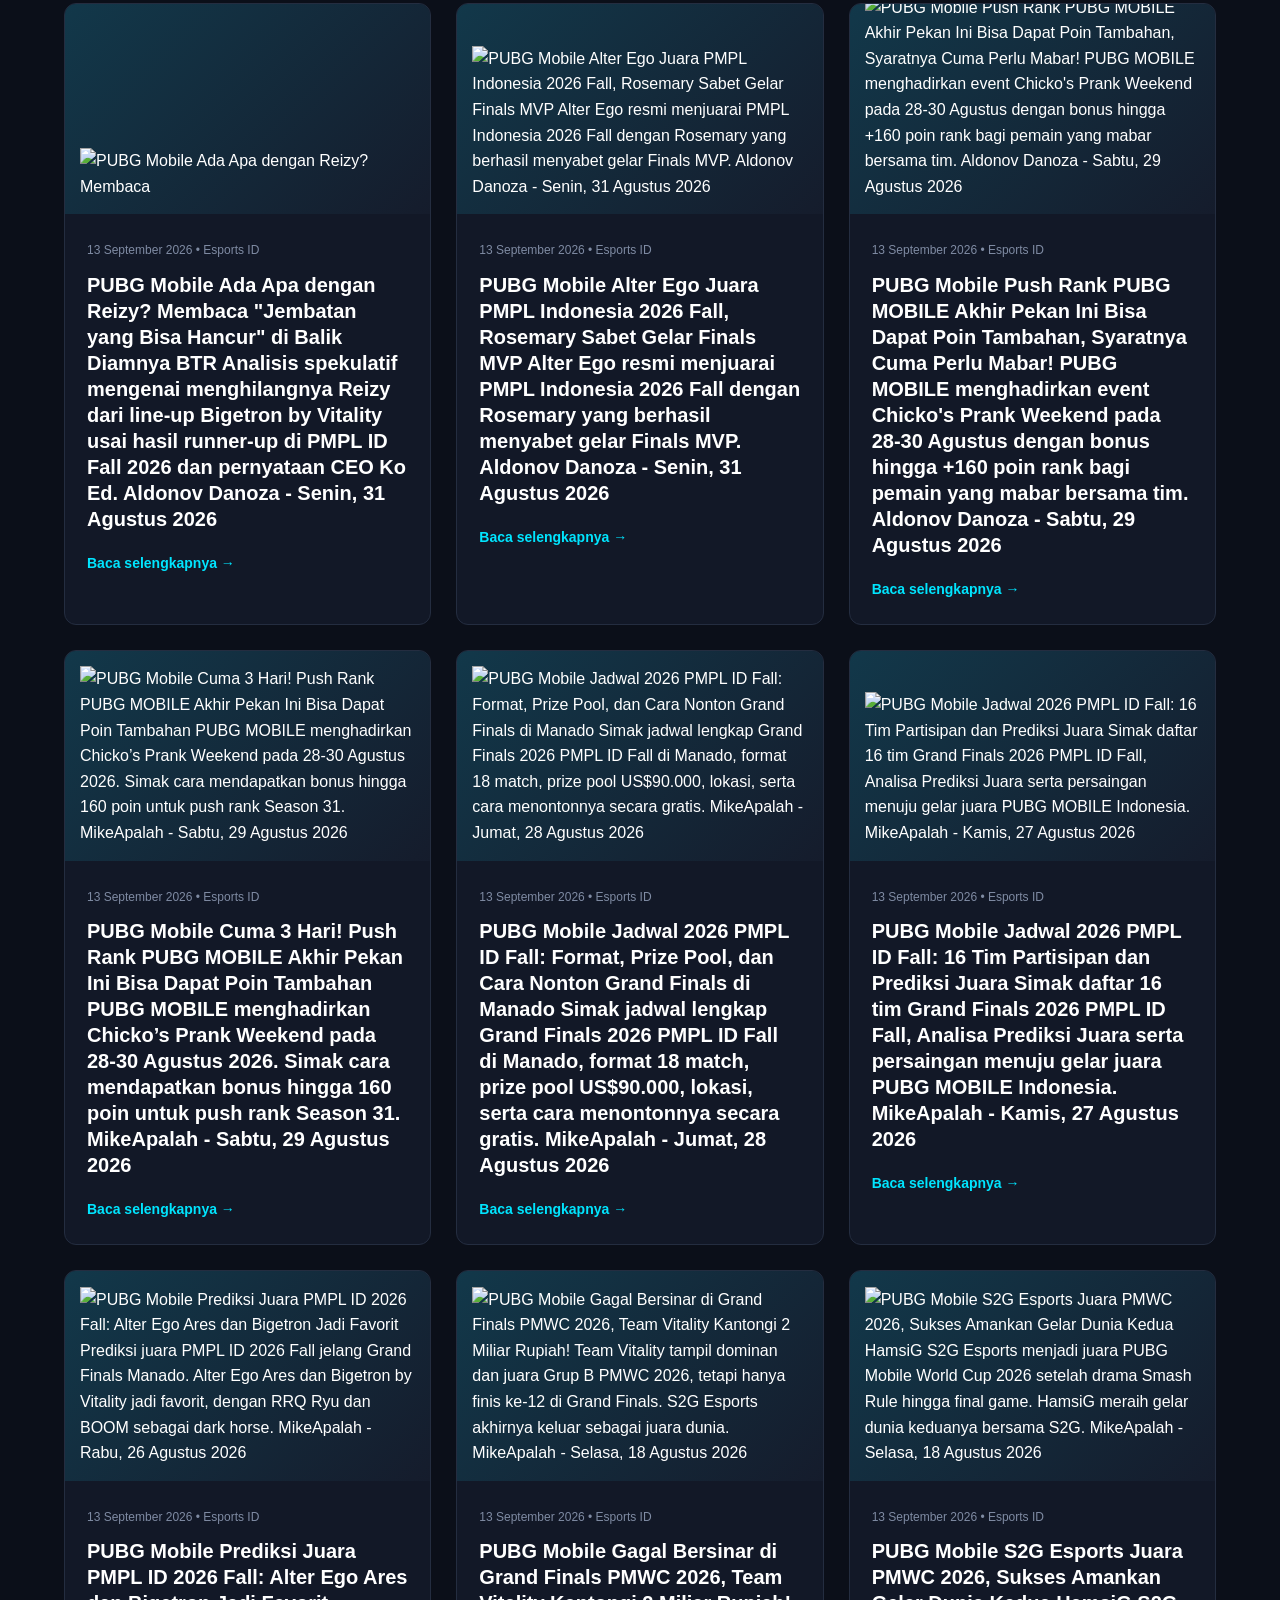
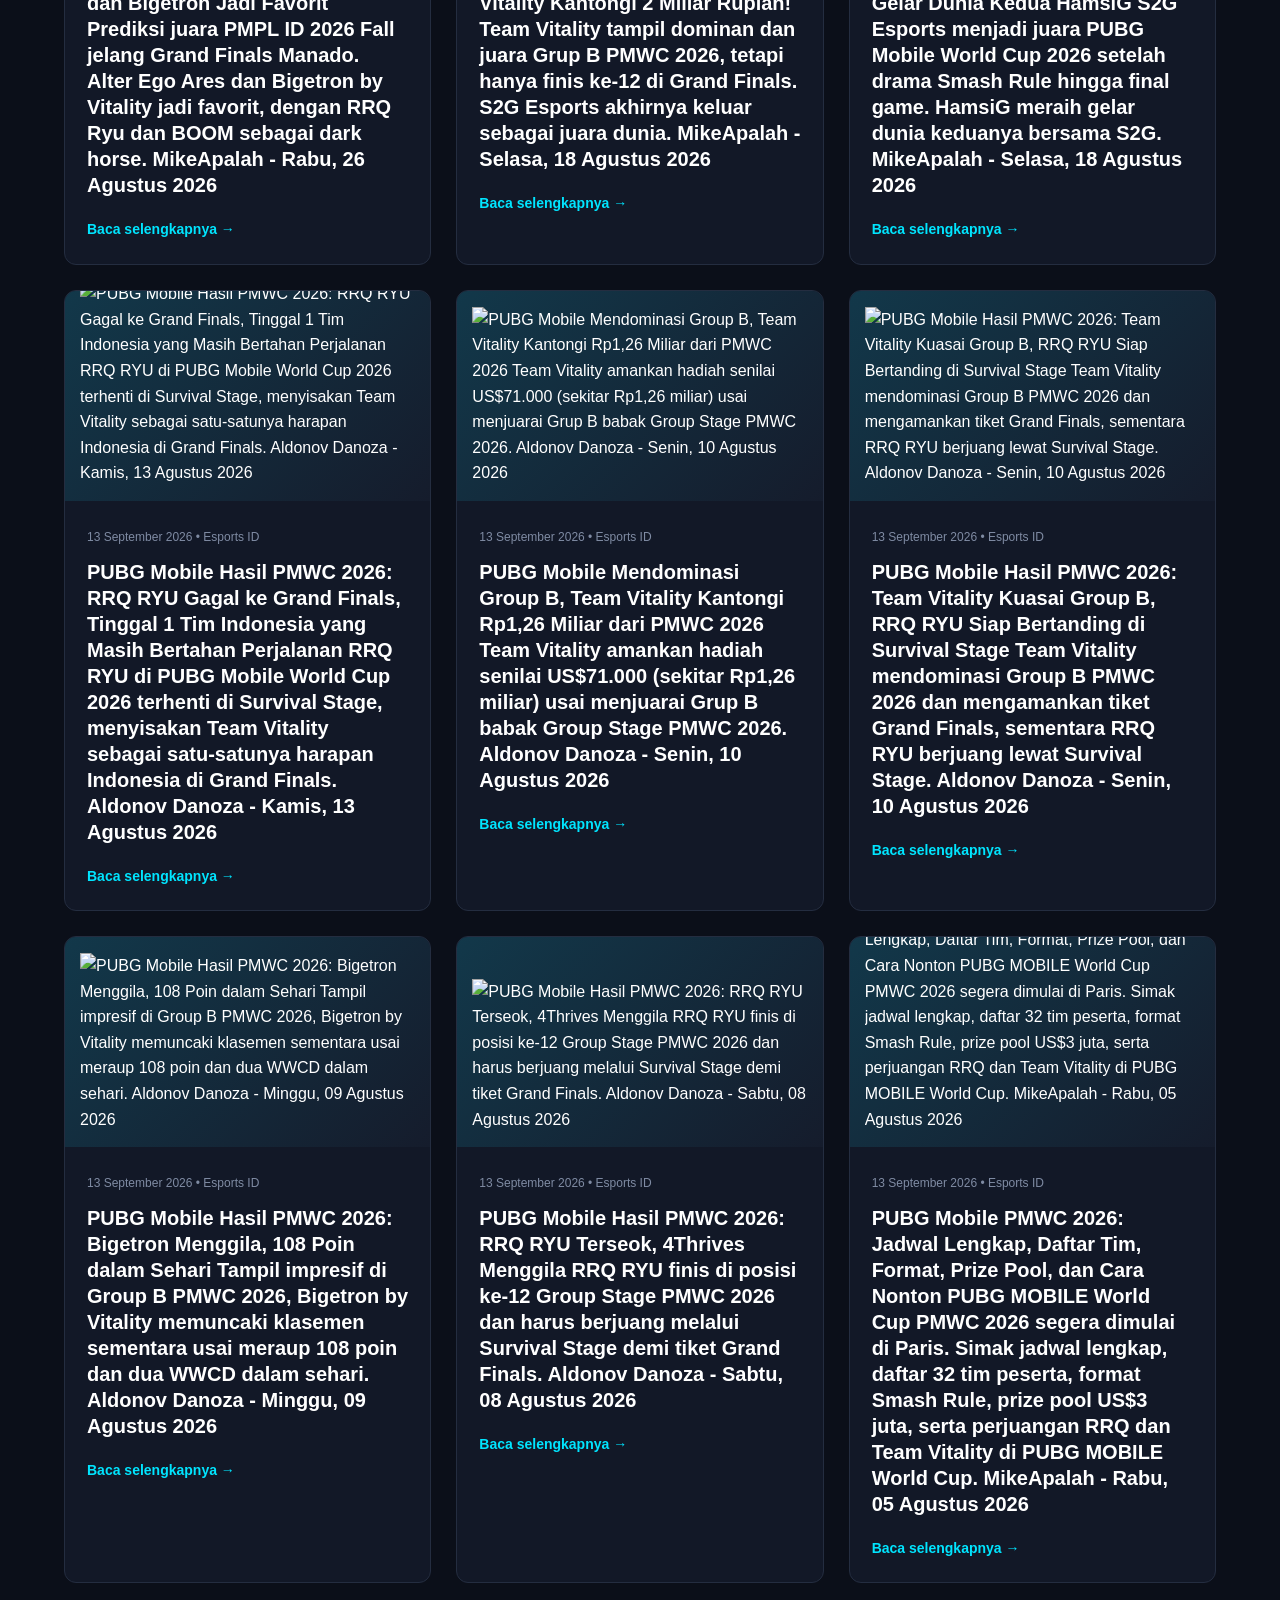
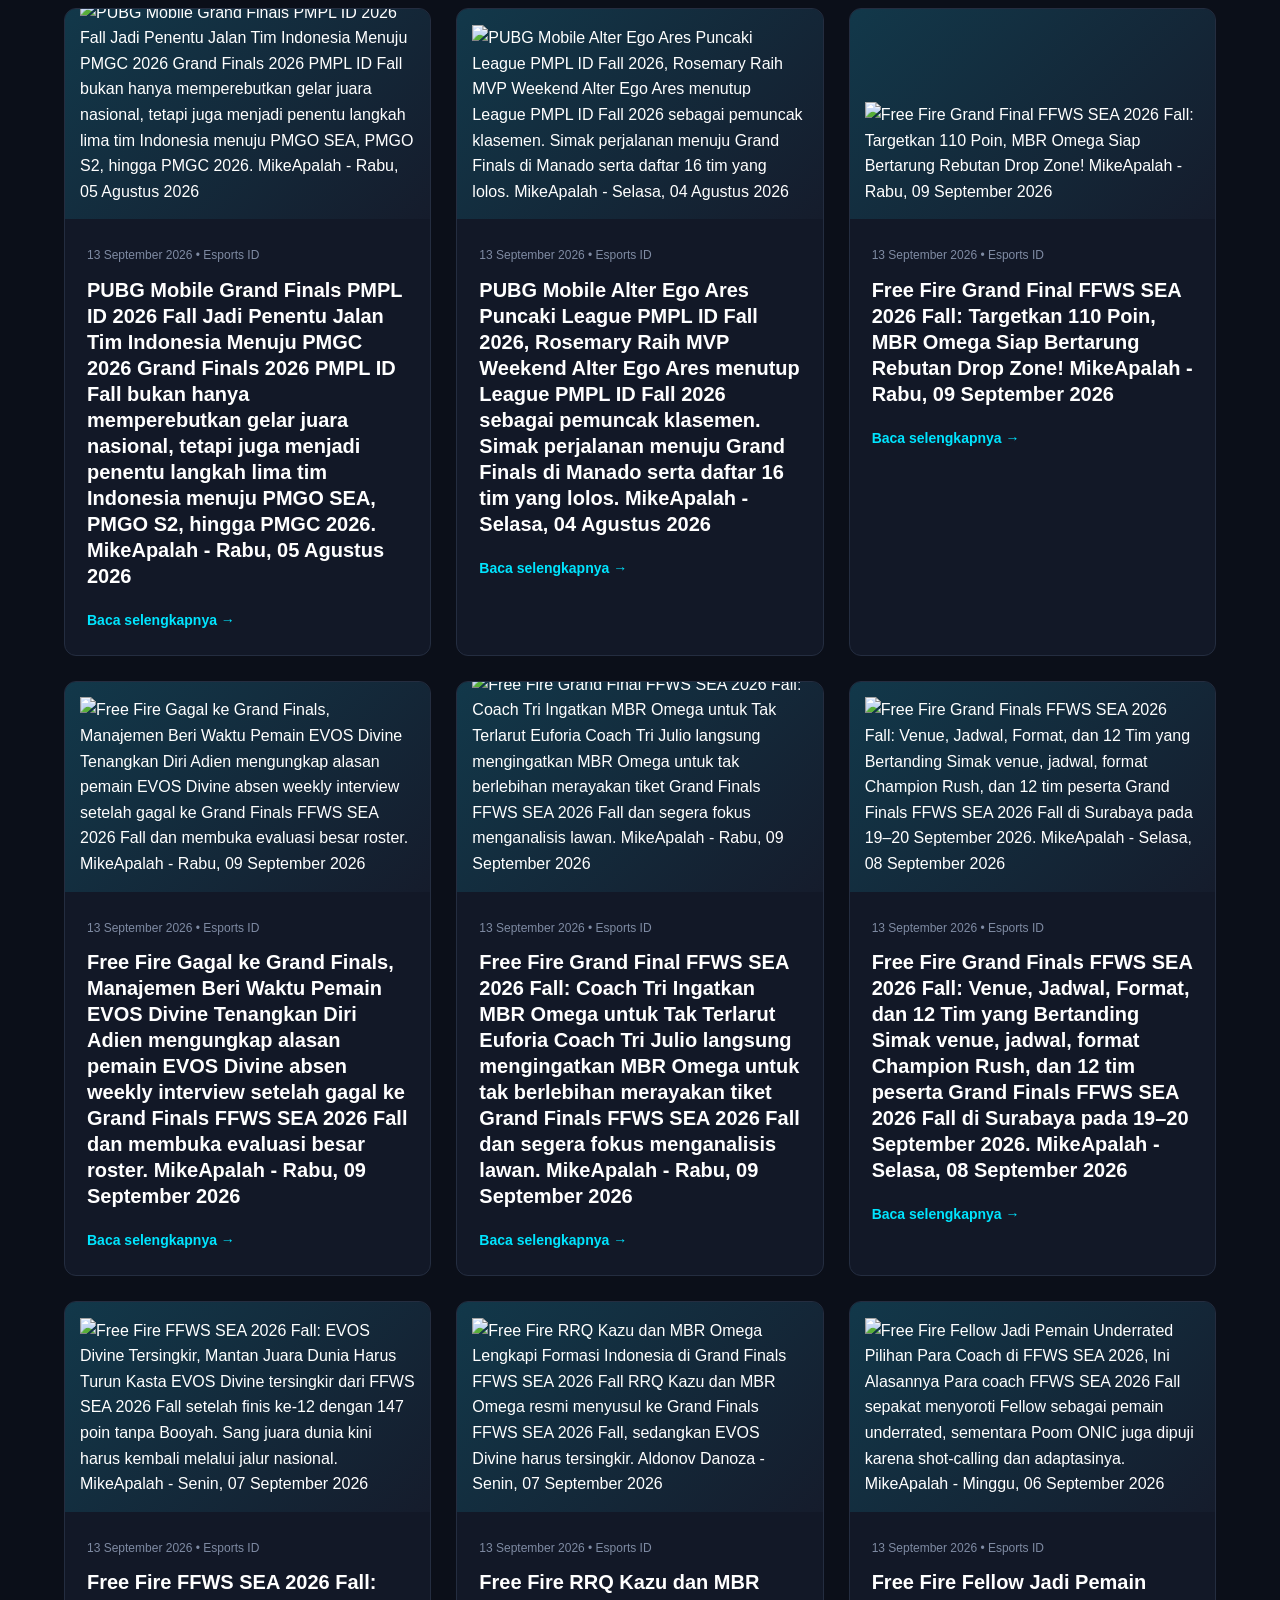
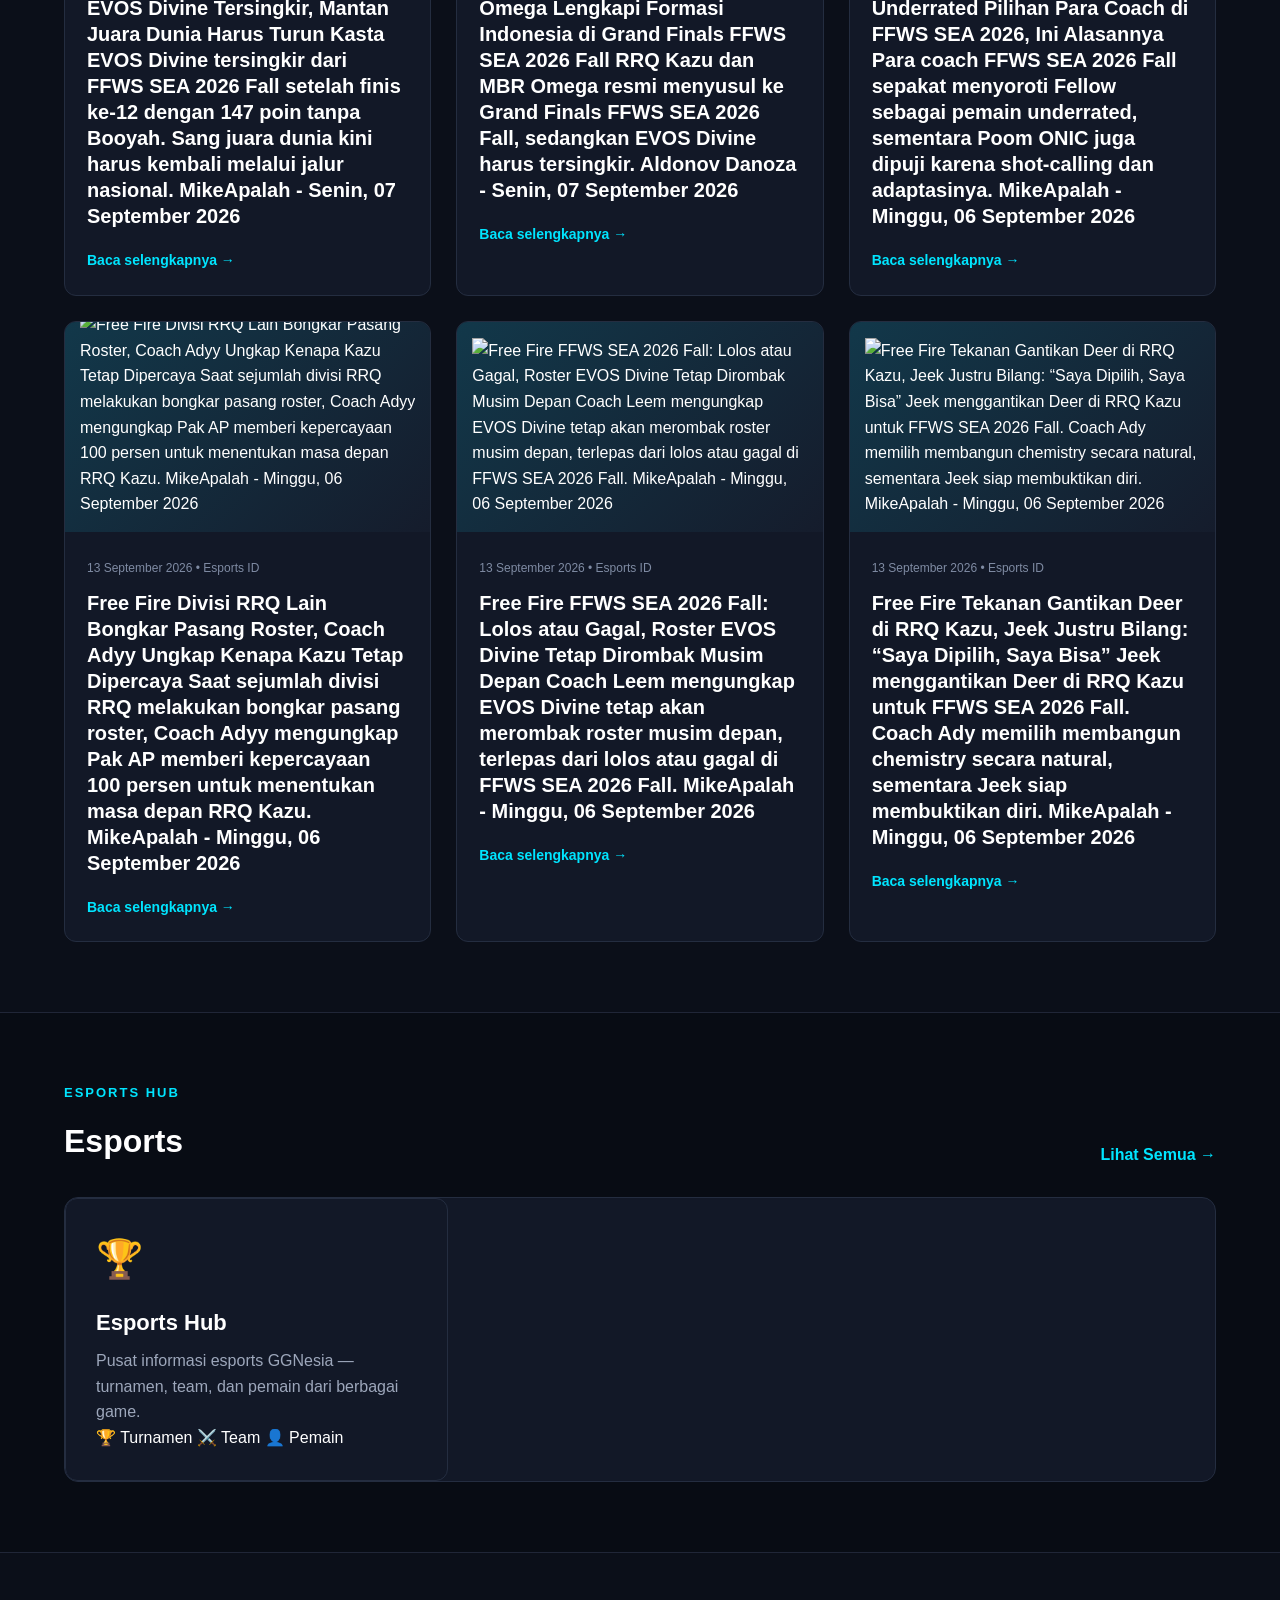
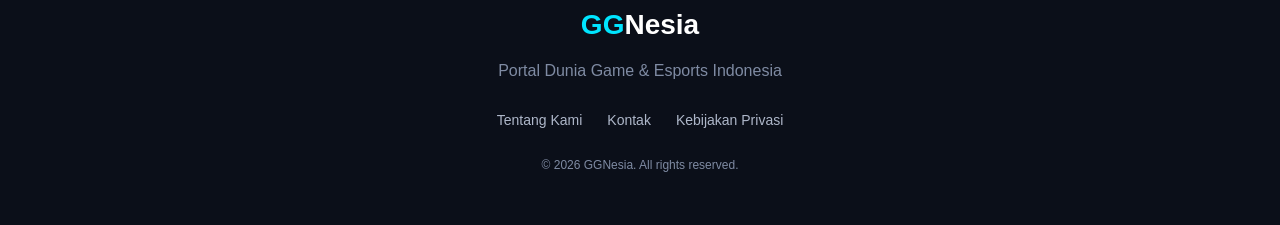
==== commit 5f6c7237: "Update index.html" ====
--- a/index.html
+++ b/index.html
@@ -117,33 +117,30 @@
 
             <div class="esports-grid">
 
-                <div class="esports-card">
-                    <div class="esports-icon">🏆</div>
-                    <h3>Turnamen</h3>
-                    <p>
-                        Jadwal dan informasi turnamen esports terbaru.
-                    </p>
-                </div>
+    <div class="esports-card">
 
-                <div class="esports-card">
-                    <div class="esports-icon">⚔️</div>
-                    <h3>Team</h3>
-                    <p>
-                        Kenali tim-tim esports dari berbagai game.
-                    </p>
-                </div>
+        <div class="esports-icon">🏆</div>
 
-                <div class="esports-card">
-                    <div class="esports-icon">👤</div>
-                    <h3>Pemain</h3>
-                    <p>
-                        Profil dan perjalanan pemain esports.
-                    </p>
-                </div>
+        <h3>Esports Hub</h3>
 
-            </div>
+        <p>
+            Pusat informasi esports GGNesia — turnamen, team, dan pemain
+            dari berbagai game.
+        </p>
+
+        <div class="esports-links">
+
+            <a href="#">🏆 Turnamen</a>
+
+            <a href="#">⚔️ Team</a>
+
+            <a href="#">👤 Pemain</a>
 
         </div>
+
+    </div>
+
+</div>
 
     </section>
 
--- a/style.css
+++ b/style.css
@@ -286,7 +286,11 @@
 .esports-grid {
     display: grid;
     grid-template-columns: repeat(3, 1fr);
-    gap: 25px;
+    gap: 0;
+    background: #121827;
+    border: 1px solid #242d40;
+    border-radius: 14px;
+    overflow: hidden;
 }
 
 .esports-card {
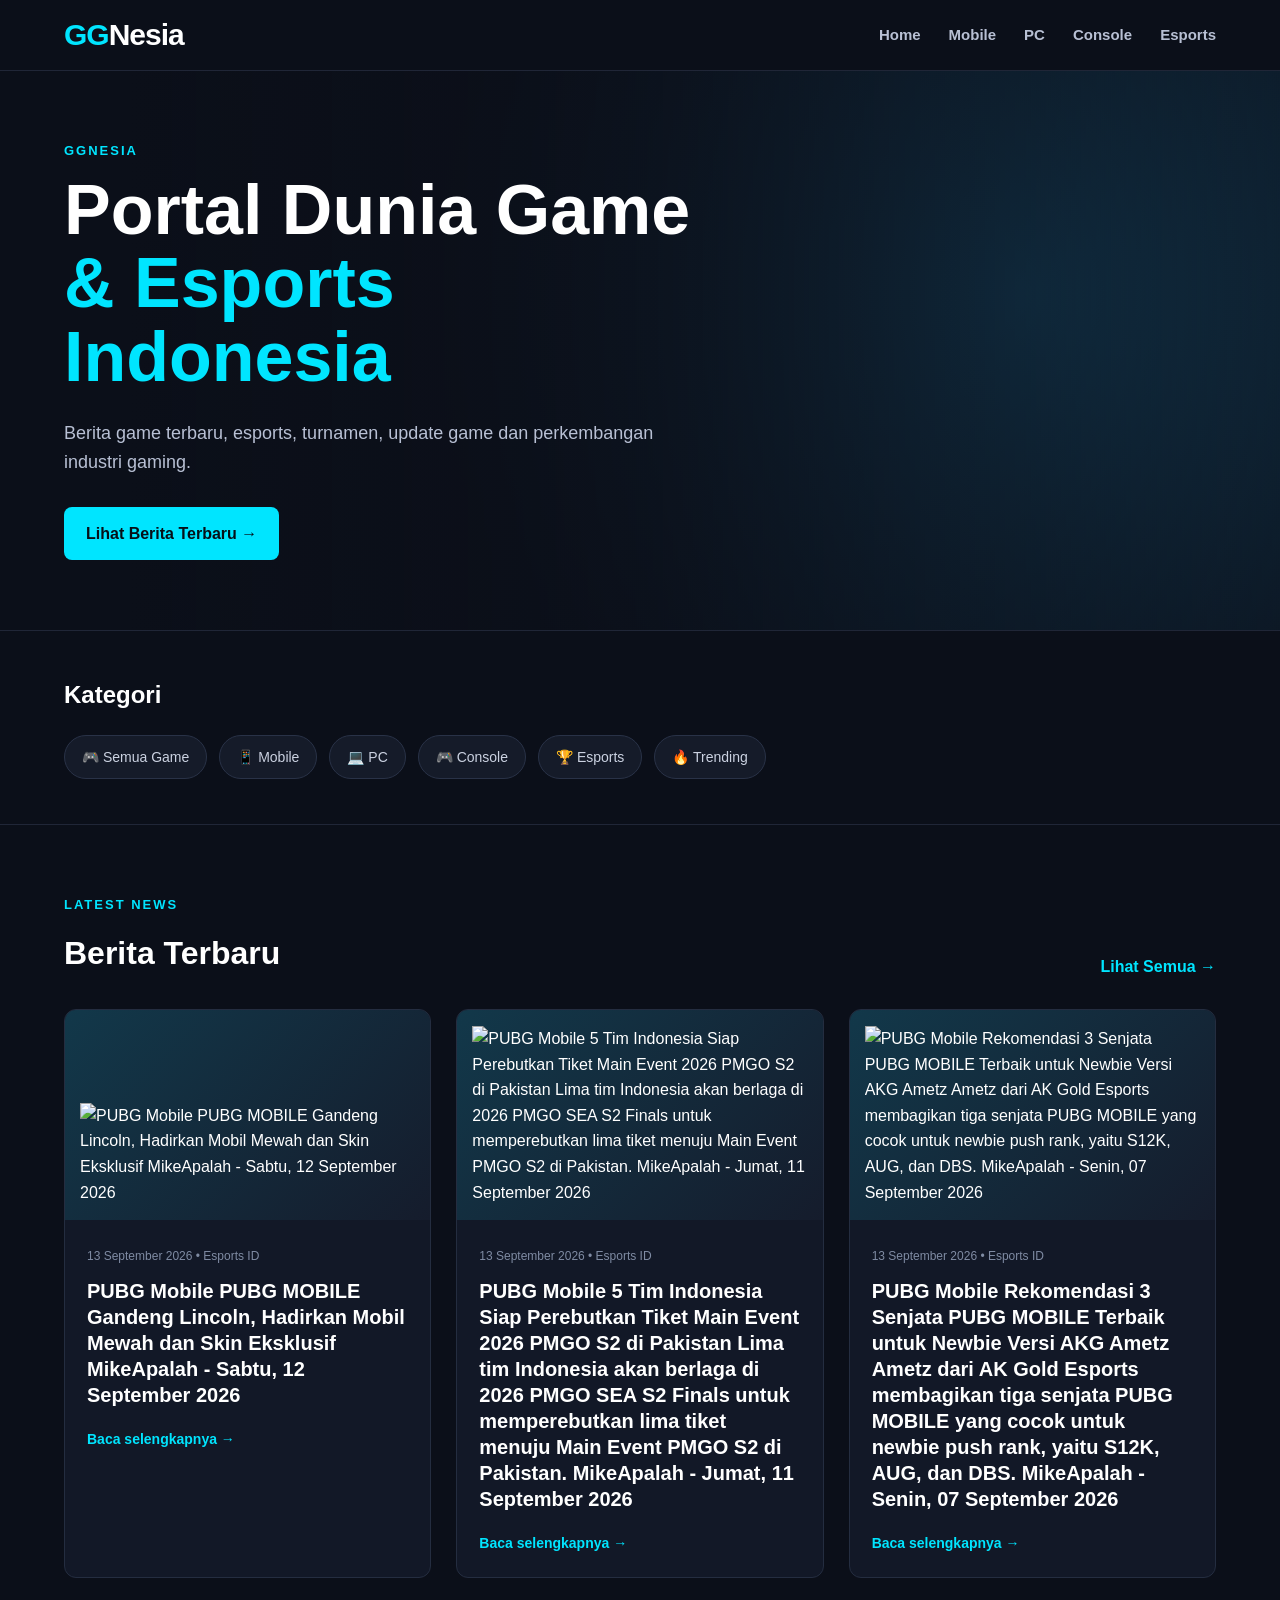
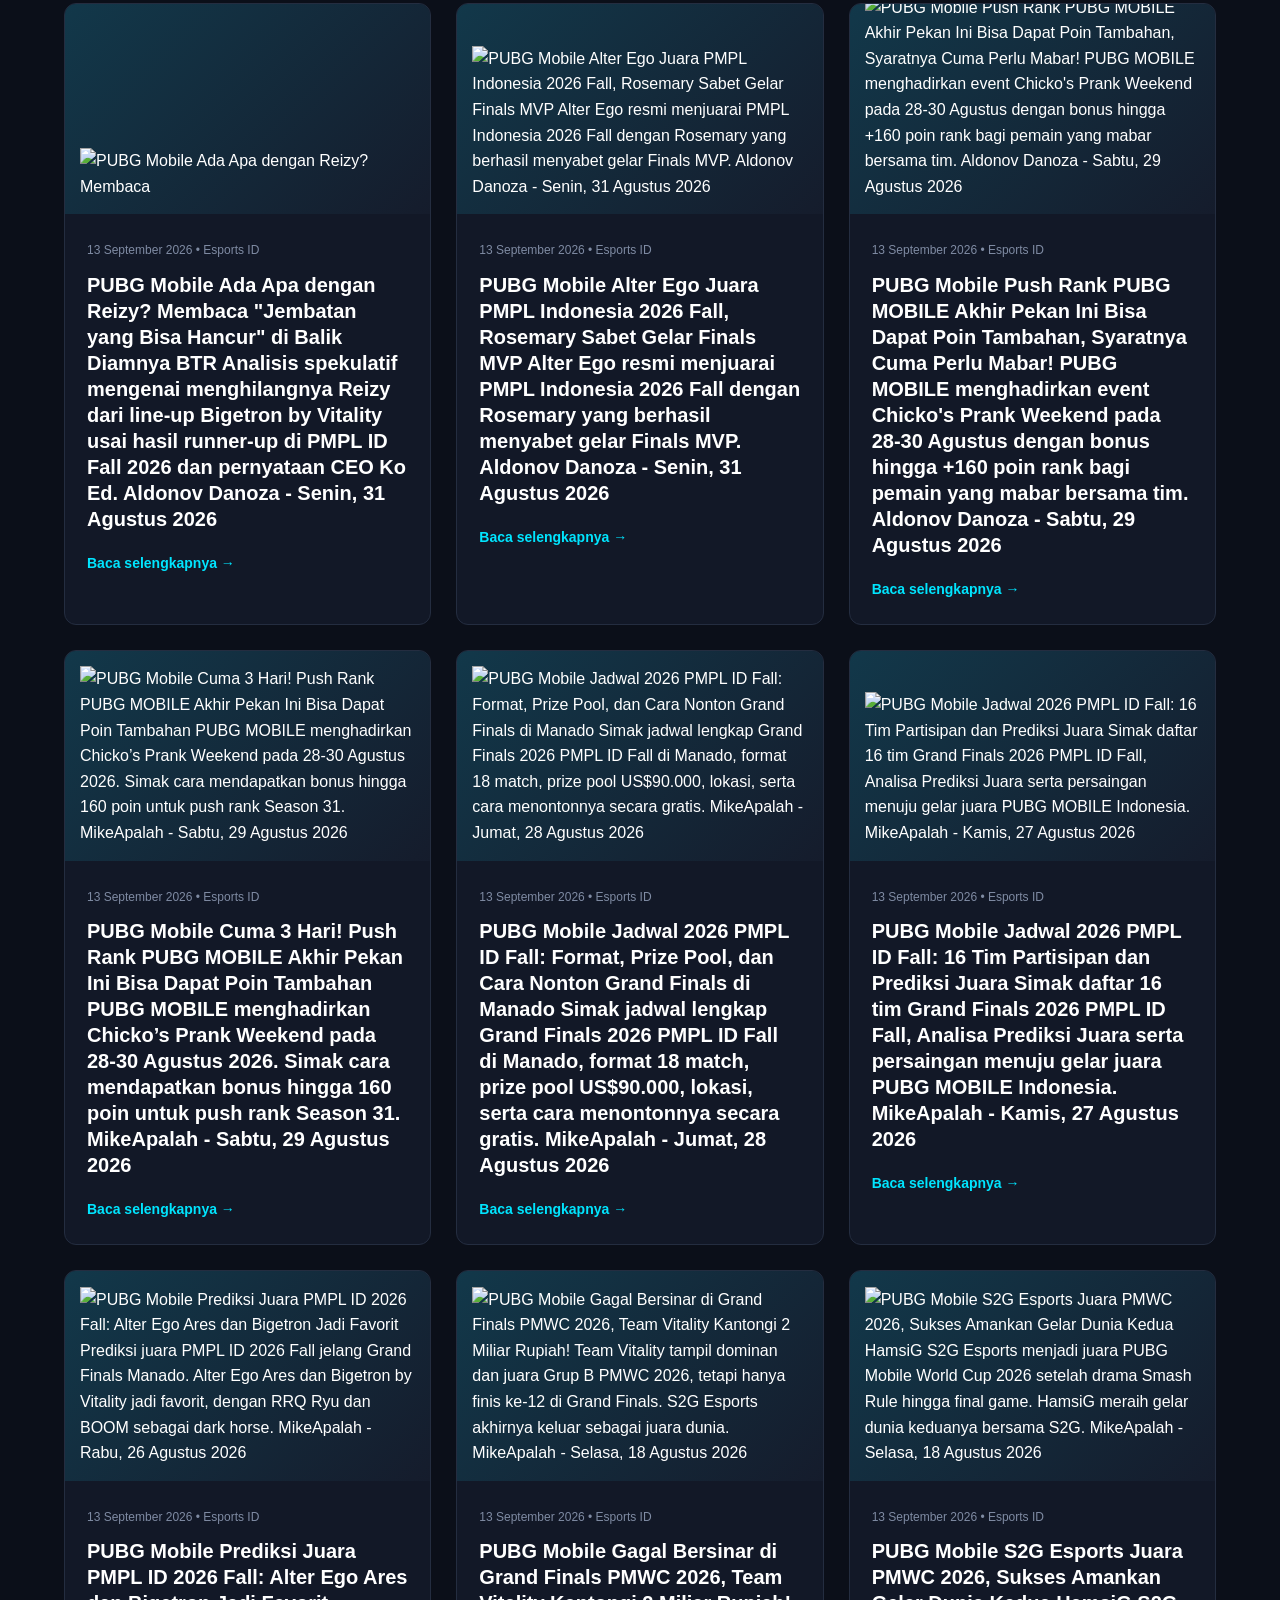
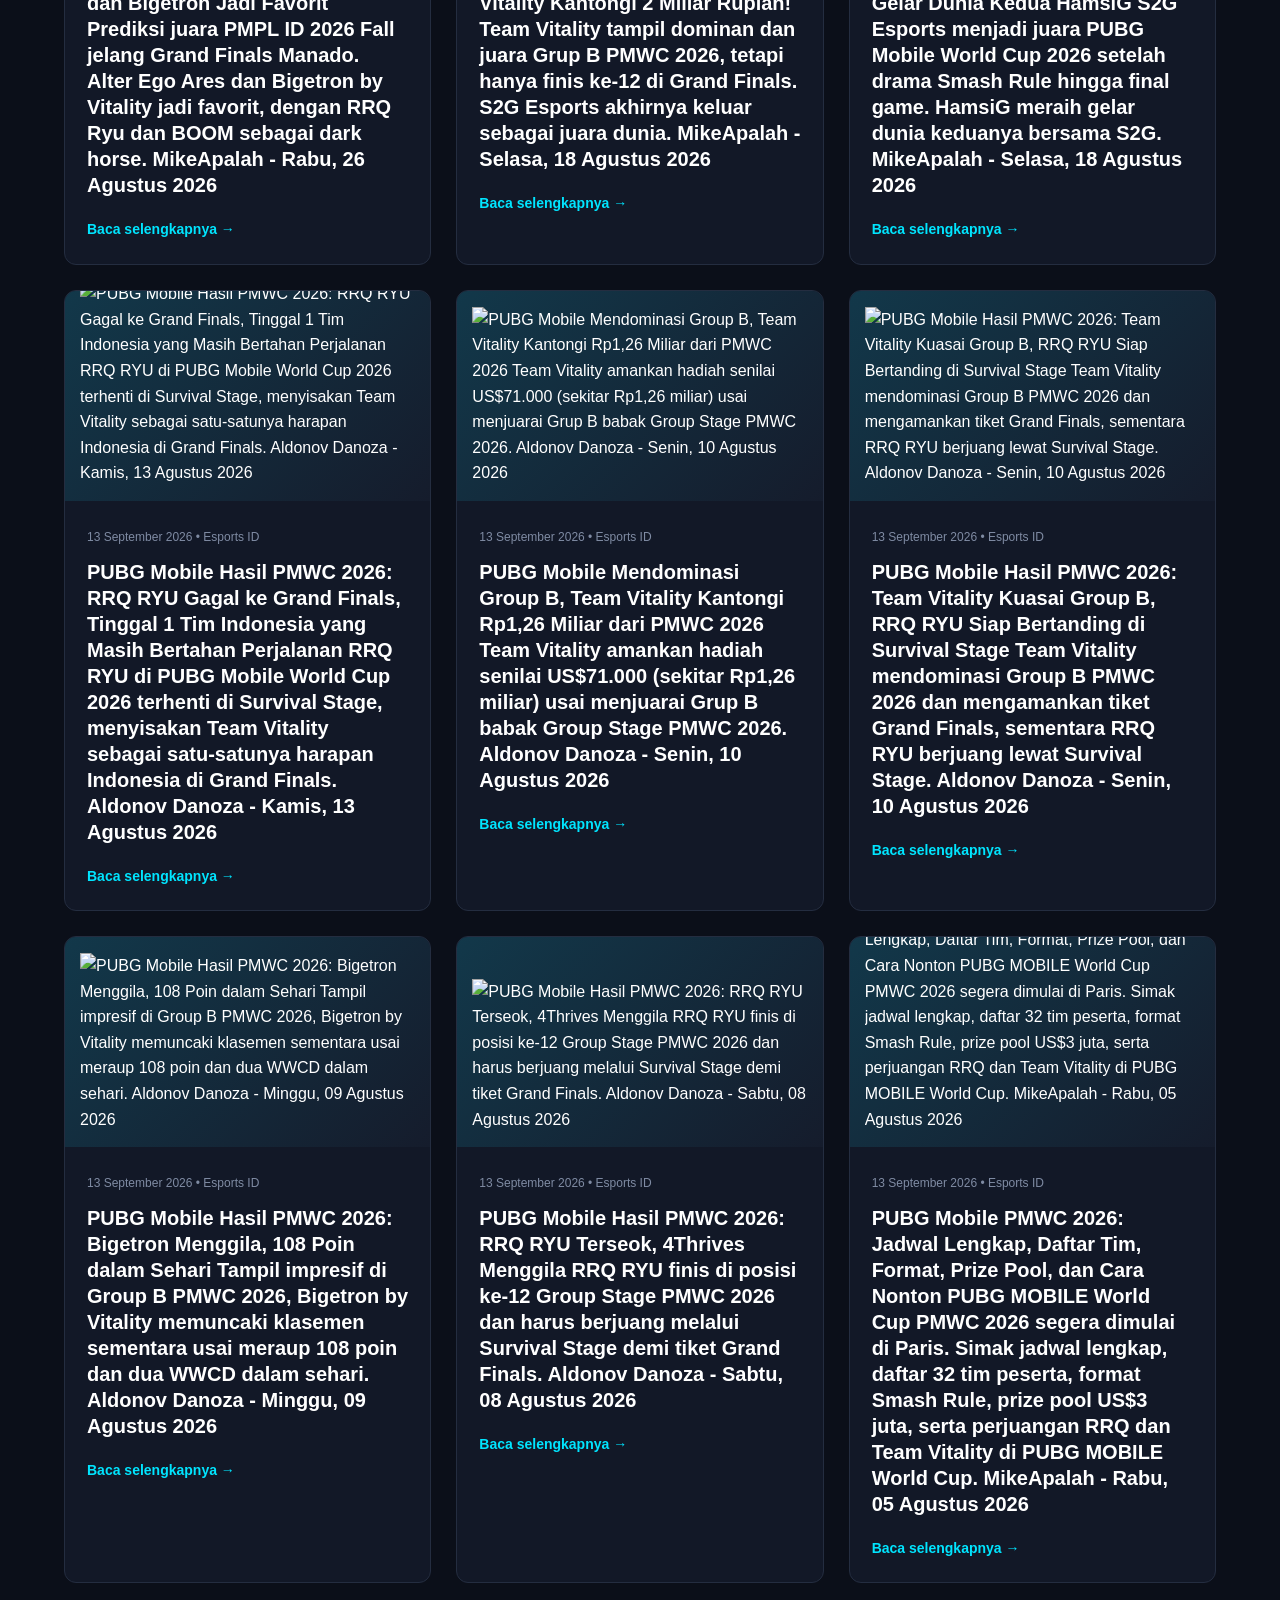
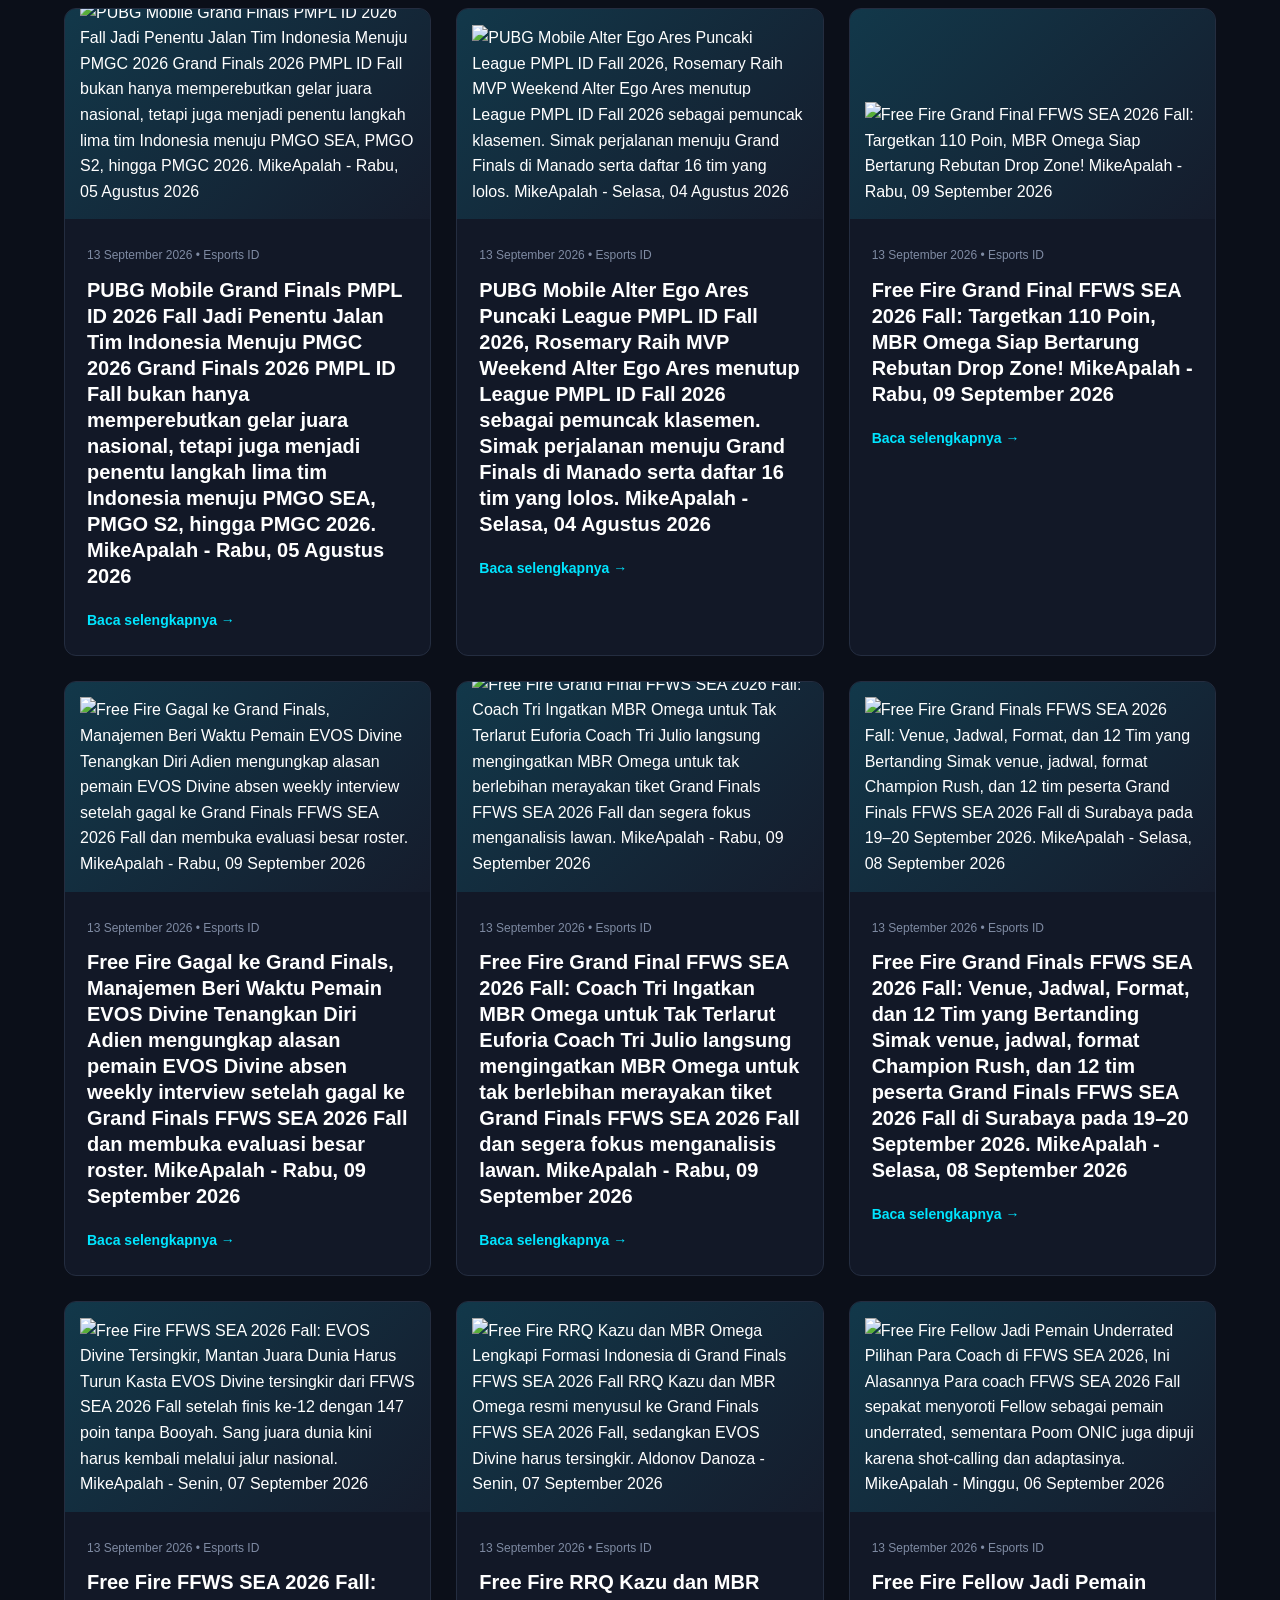
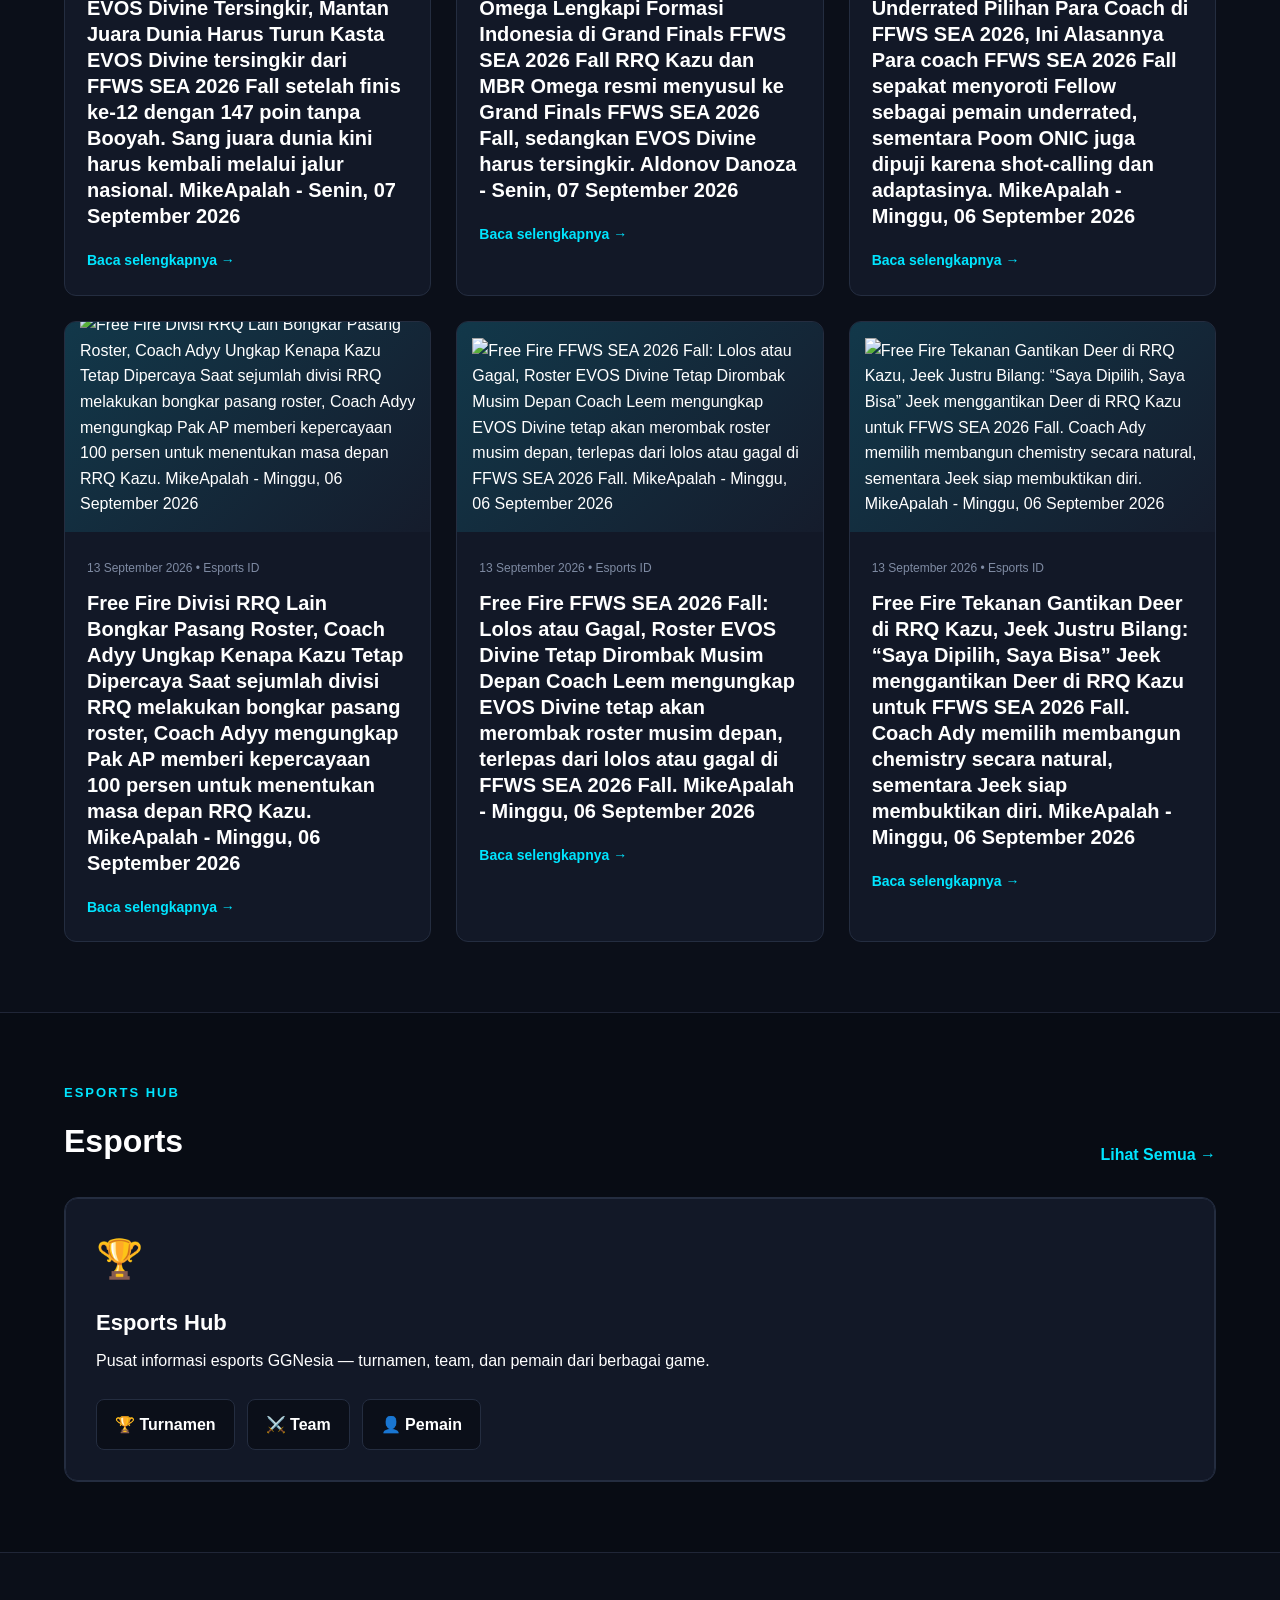
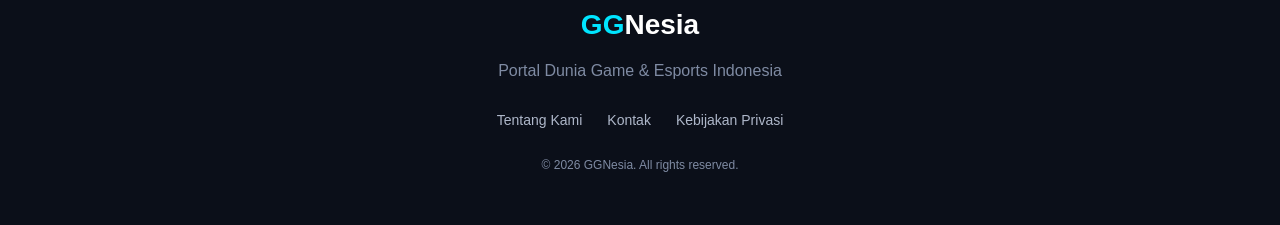
==== commit 530d5564: "Update index.html" ====
--- a/index.html
+++ b/index.html
@@ -130,7 +130,7 @@
 
         <div class="esports-links">
 
-            <a href="#">🏆 Turnamen</a>
+            <a href="turnamen.html" class="esports-button">🏆 Turnamen</a>
 
             <a href="#">⚔️ Team</a>
 
--- a/style.css
+++ b/style.css
@@ -285,7 +285,7 @@
 
 .esports-grid {
     display: grid;
-    grid-template-columns: repeat(3, 1fr);
+    grid-template-columns:  1fr;
     gap: 0;
     background: #121827;
     border: 1px solid #242d40;
@@ -316,8 +316,28 @@
     font-size: 22px;
 }
 
-.esports-card p {
-    color: #9da7bb;
+.esports-links {
+    display: flex;
+    gap: 12px;
+    margin-top: 25px;
+    flex-wrap: wrap;
+}
+
+.esports-links a {
+    display: inline-block;
+    padding: 12px 18px;
+    background: #0b0f19;
+    border: 1px solid #242d40;
+    border-radius: 8px;
+    color: #ffffff;
+    text-decoration: none;
+    font-weight: 700;
+    transition: 0.3s;
+}
+
+.esports-links a:hover {
+    border-color: #00e5ff;
+    color: #00e5ff;
 }
 
 
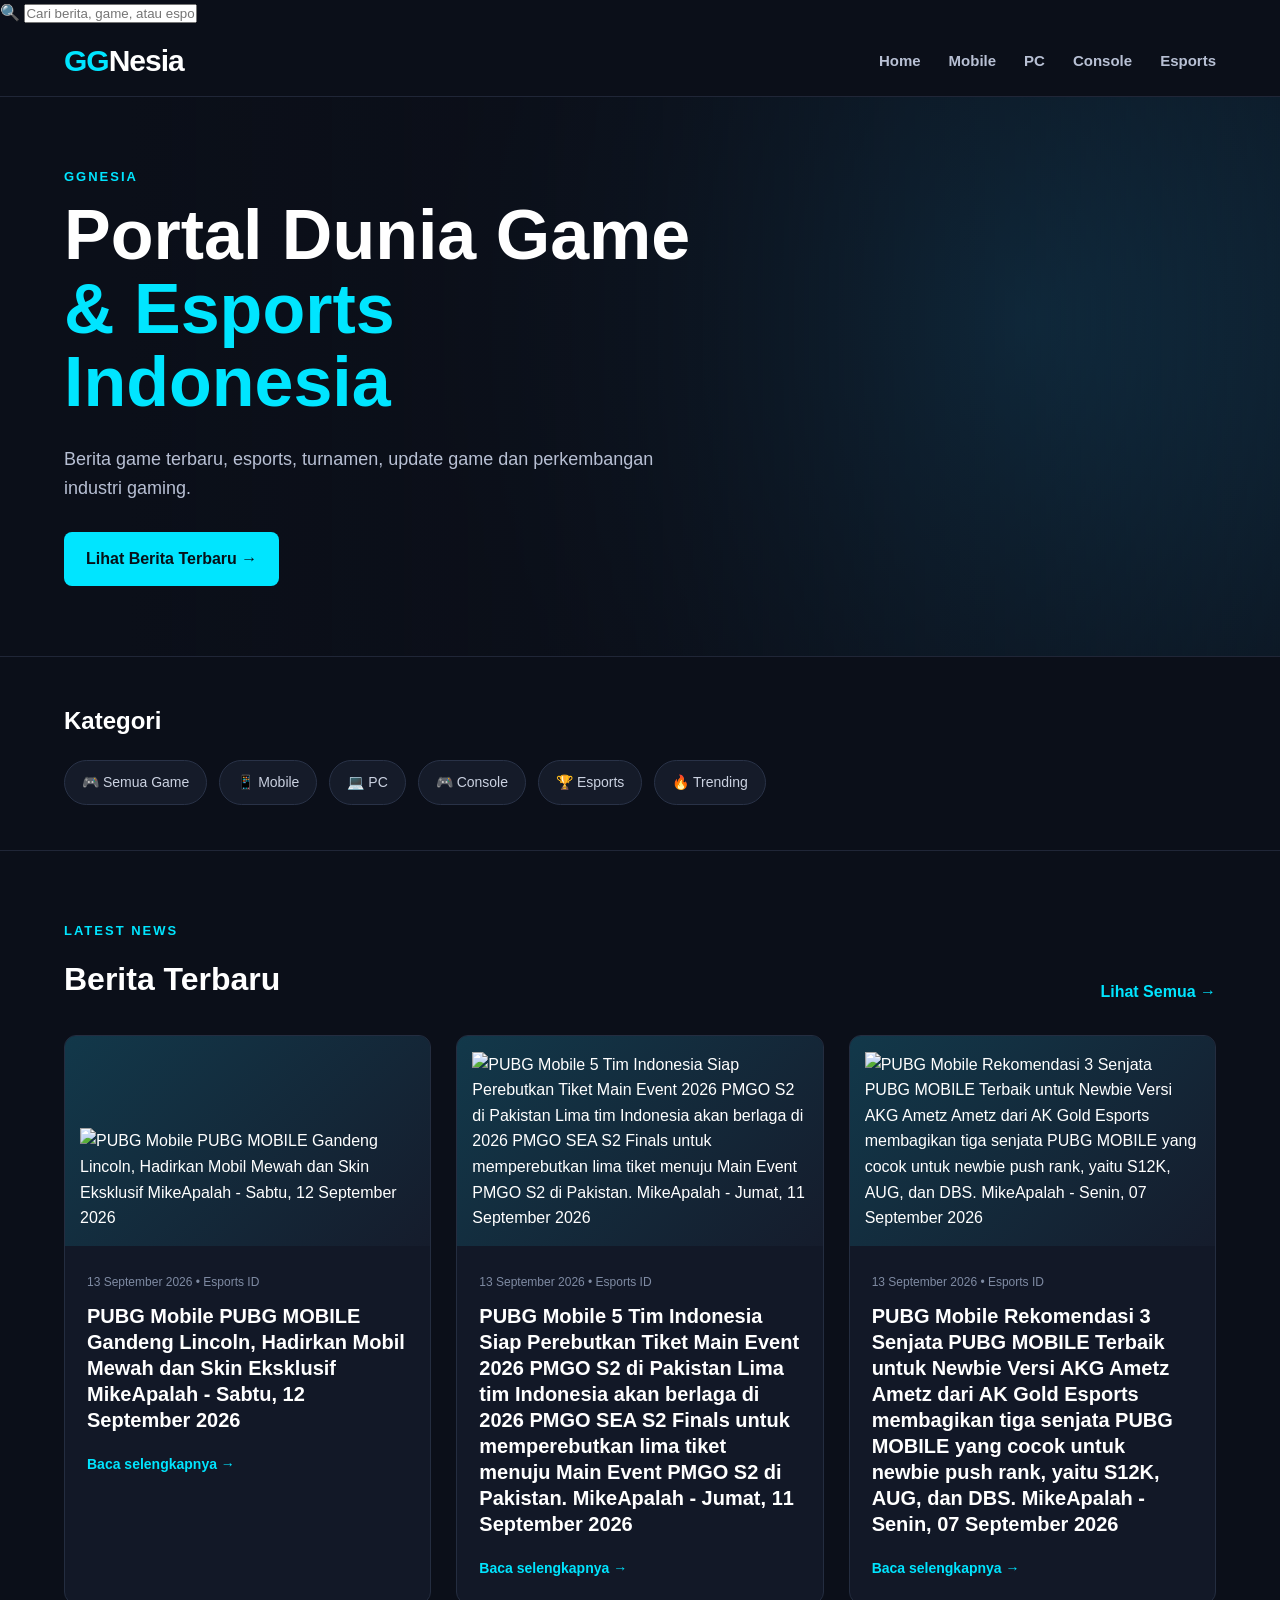
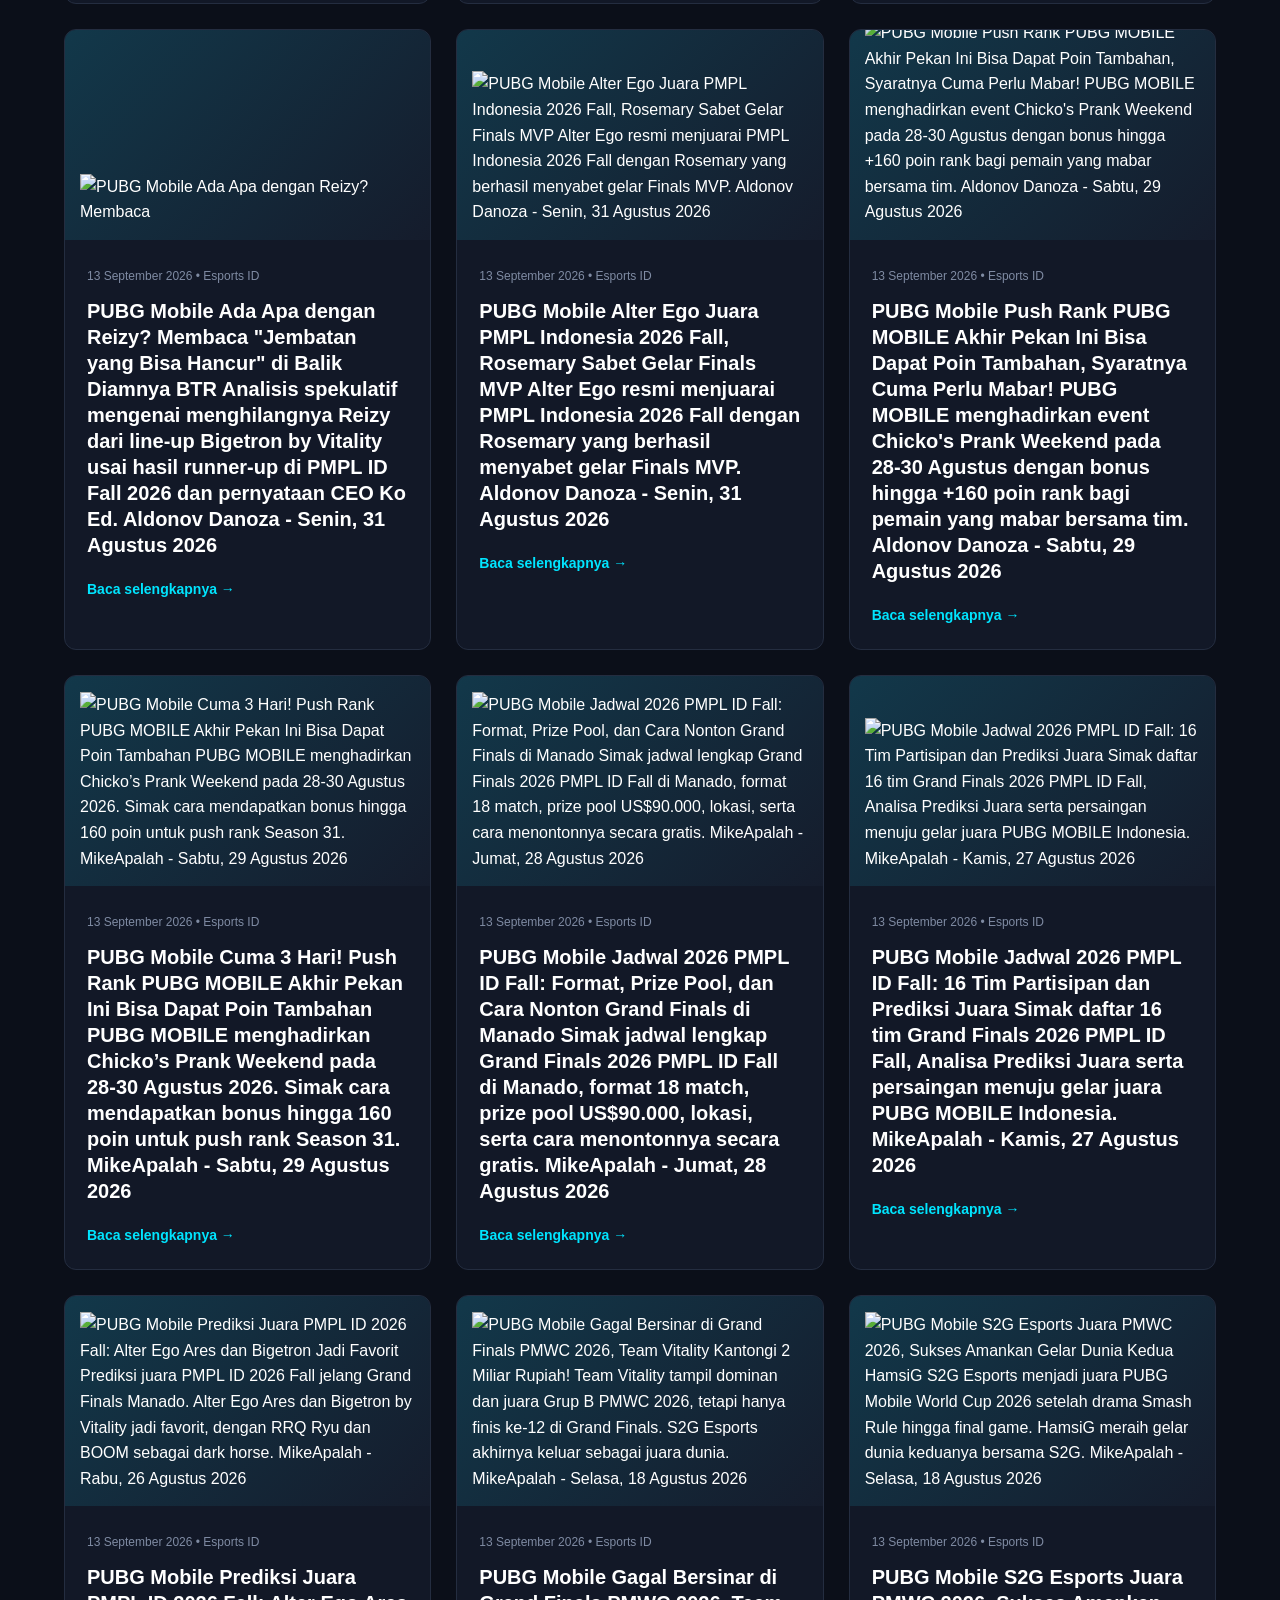
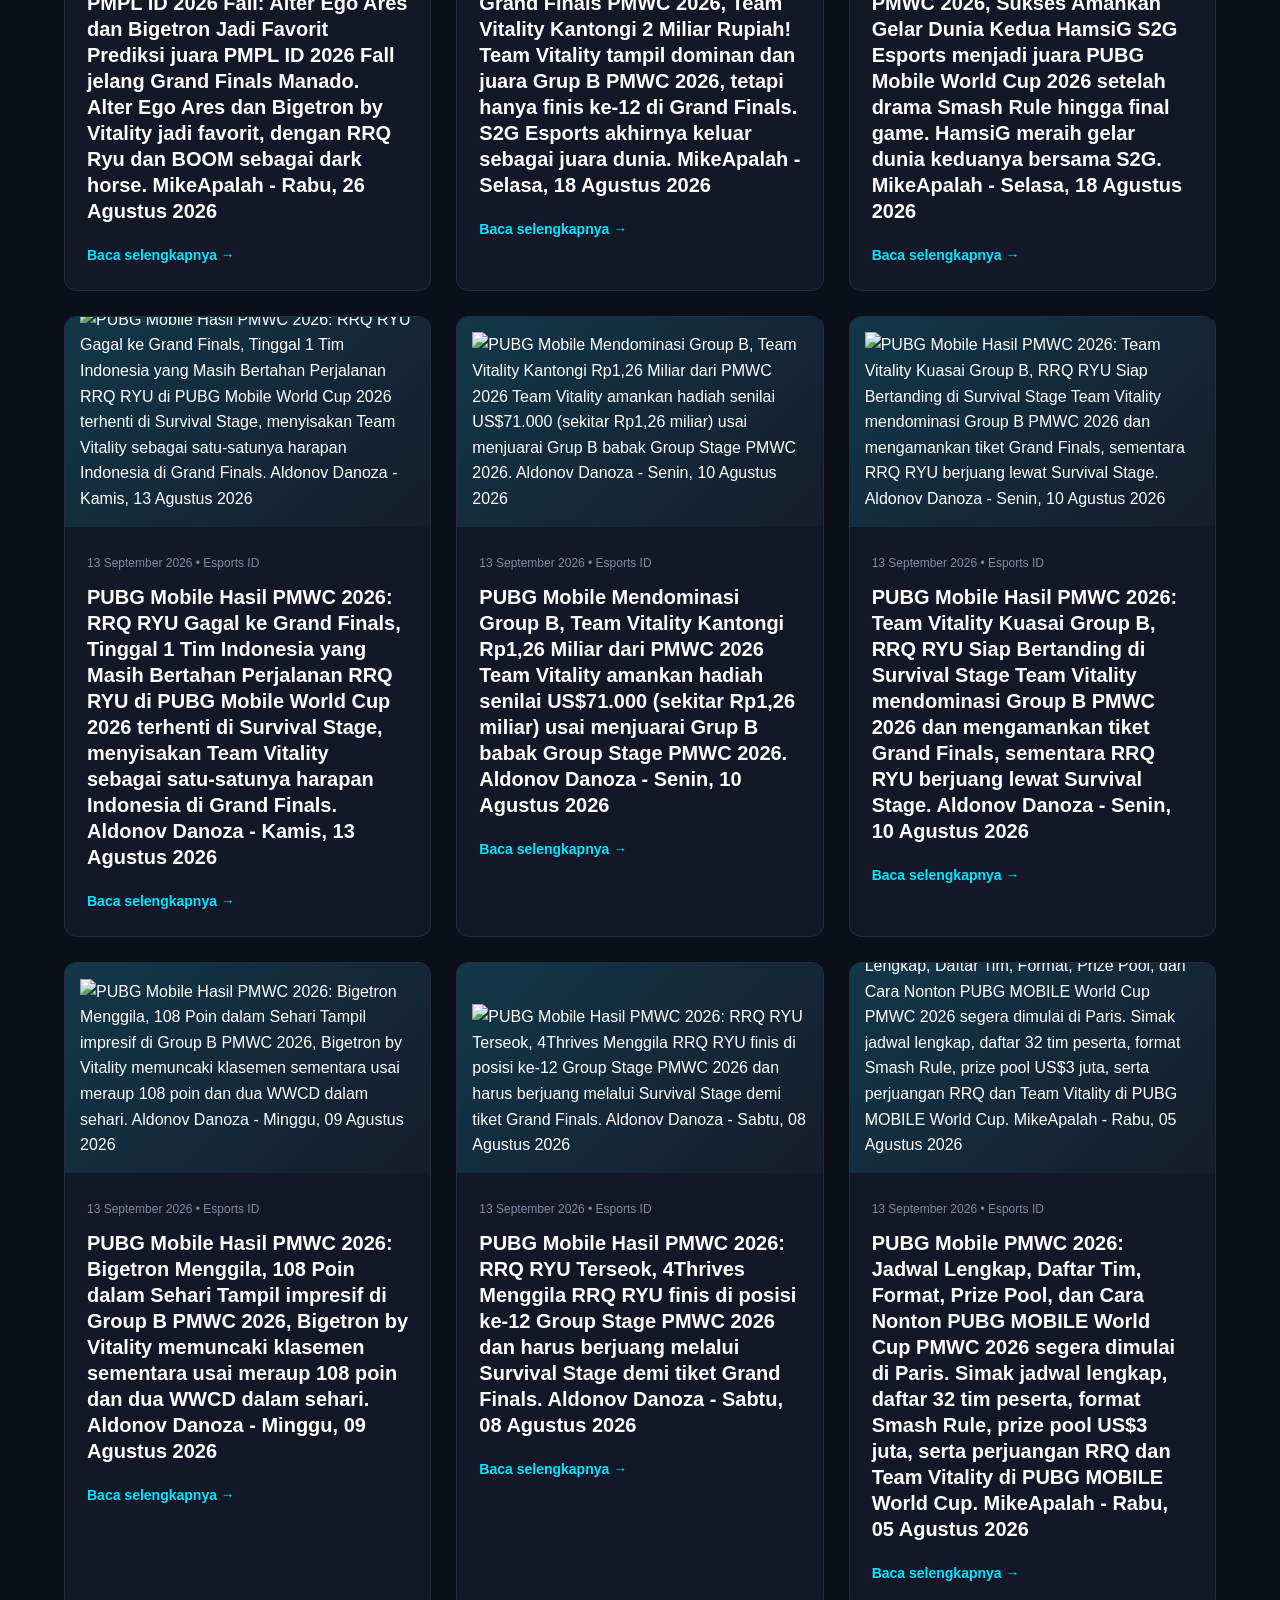
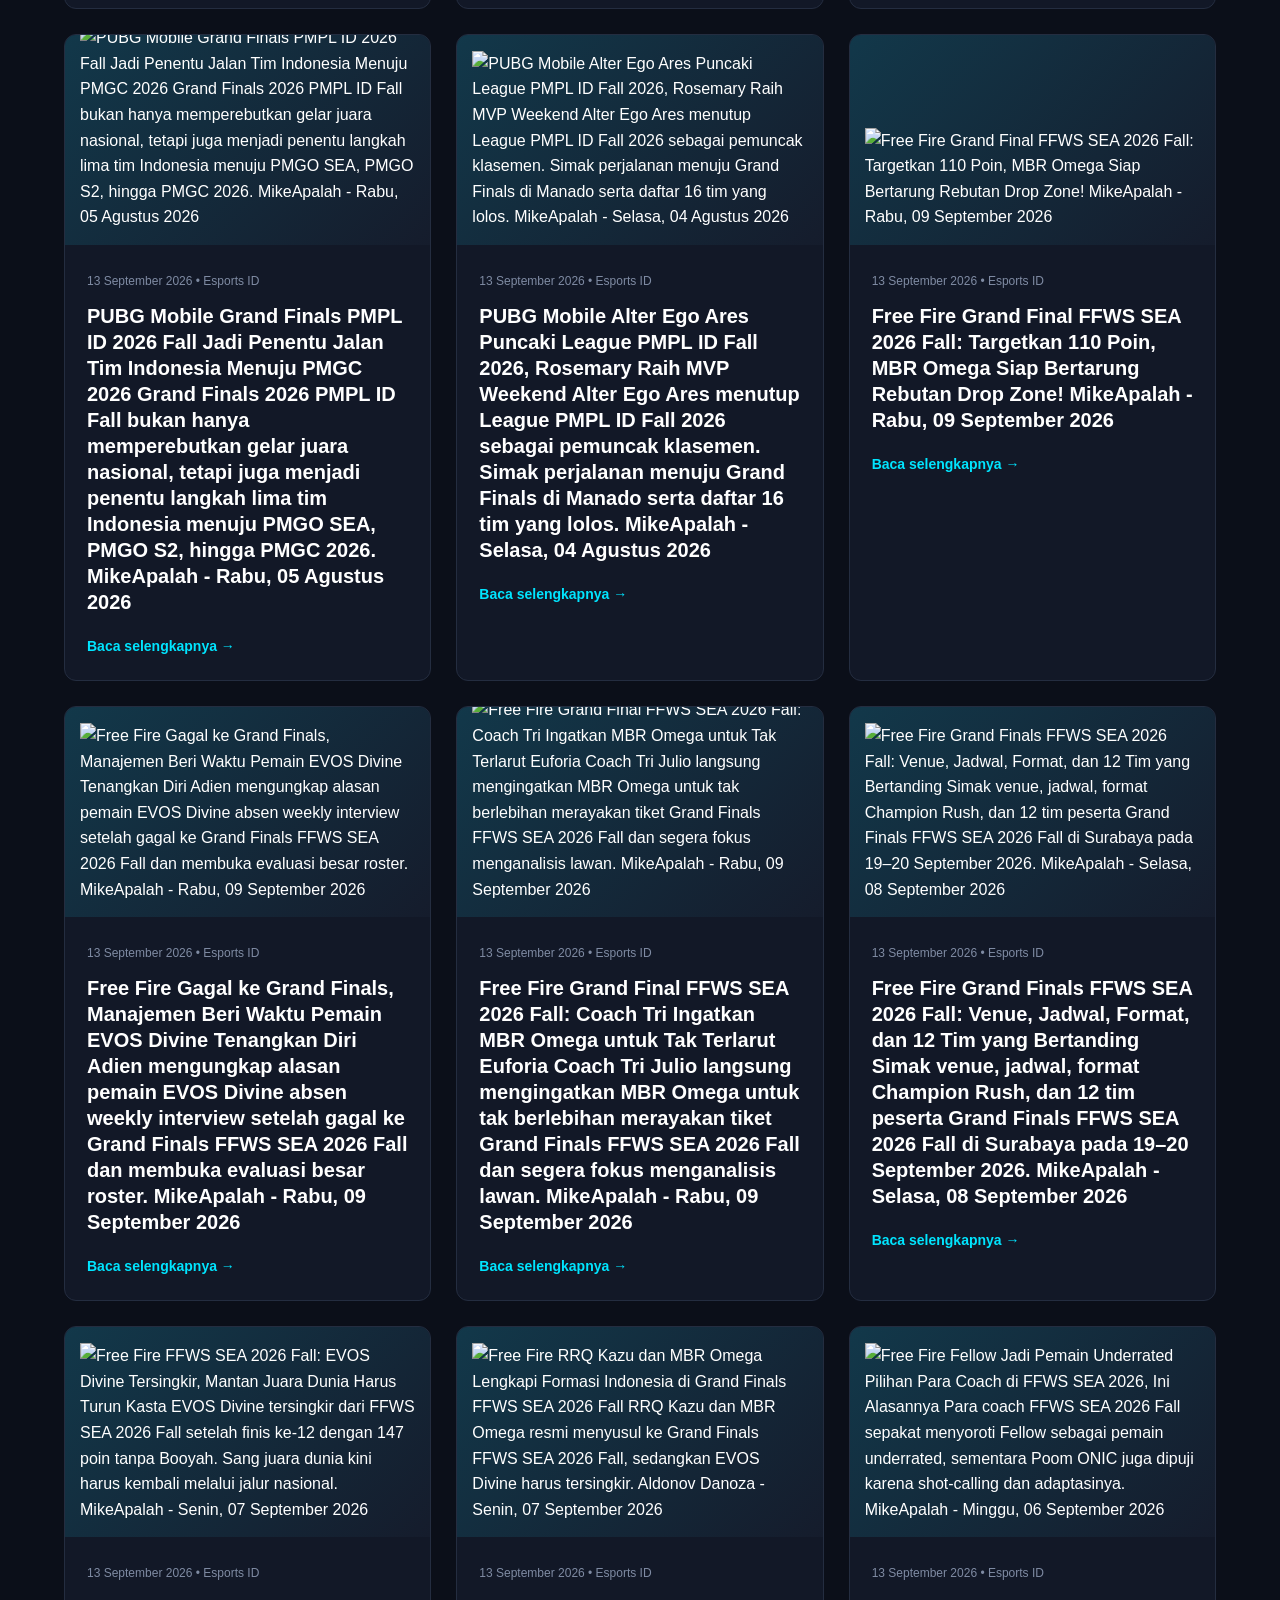
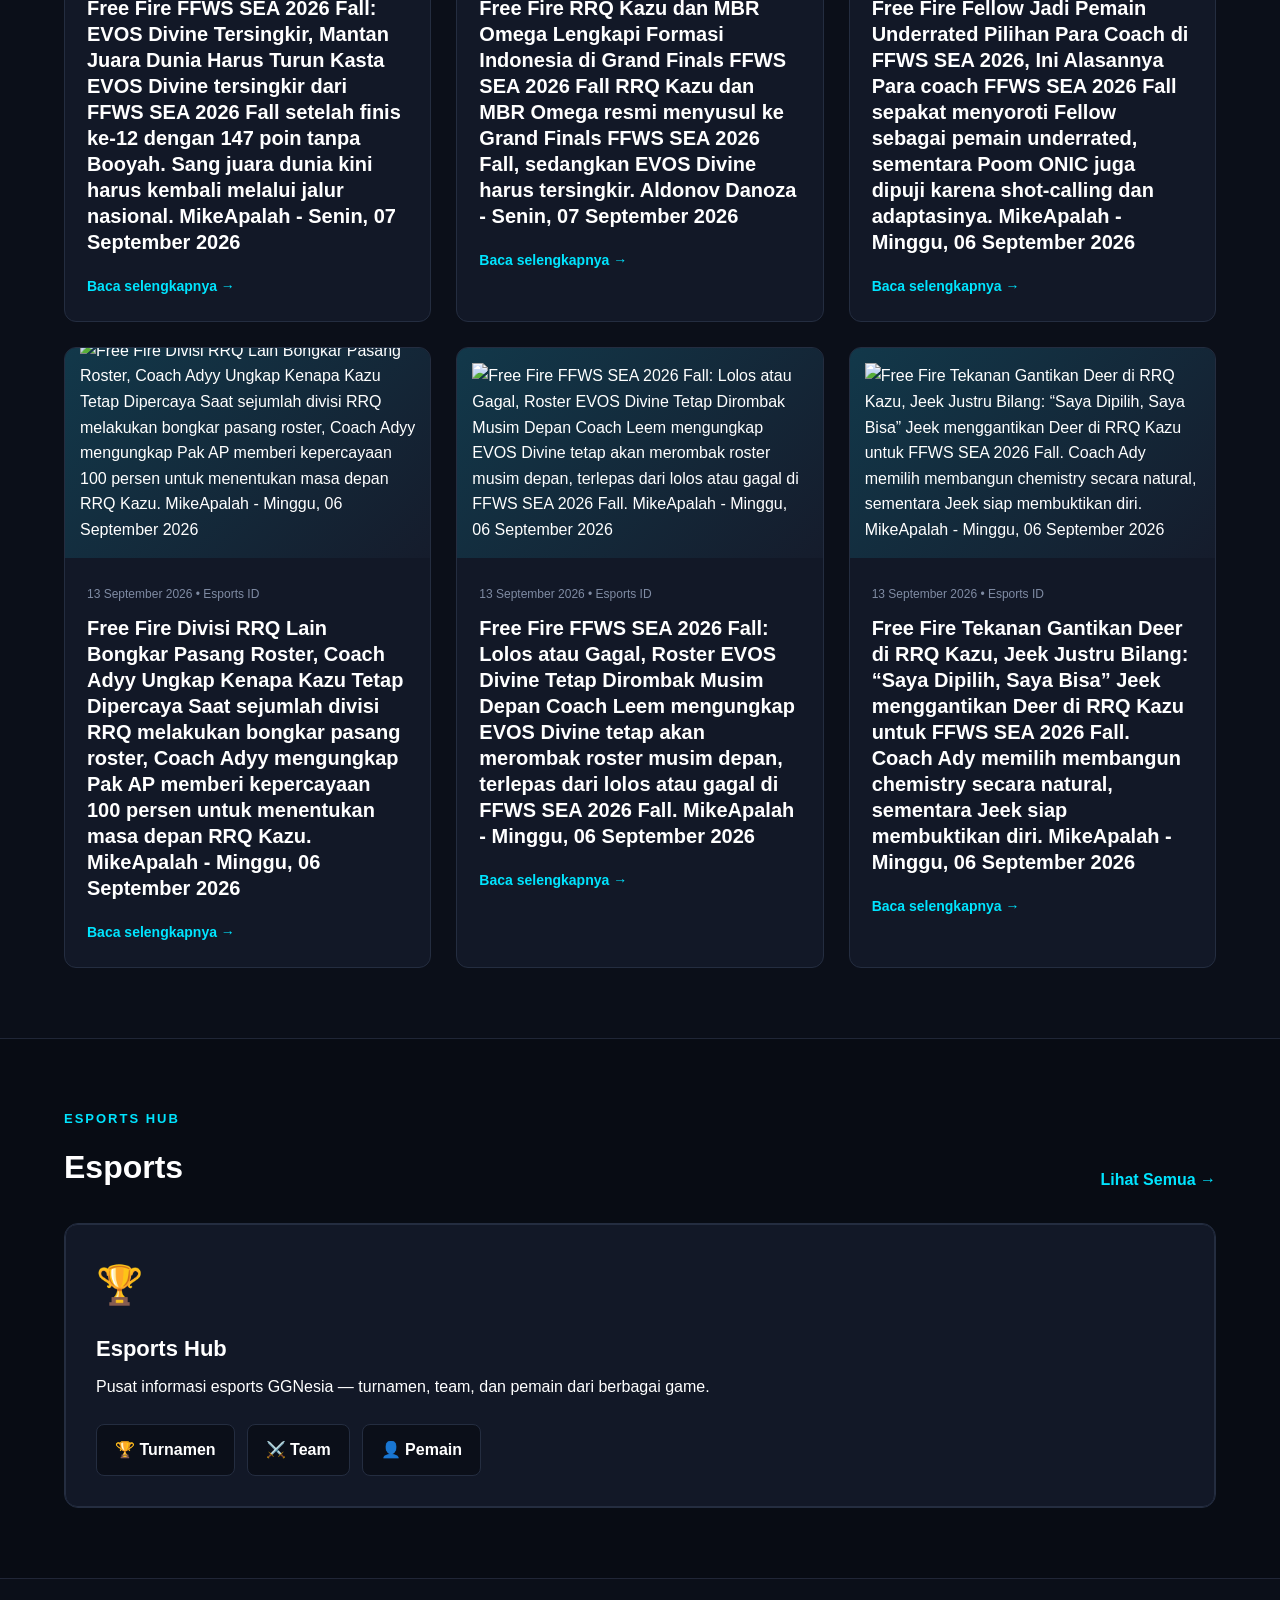
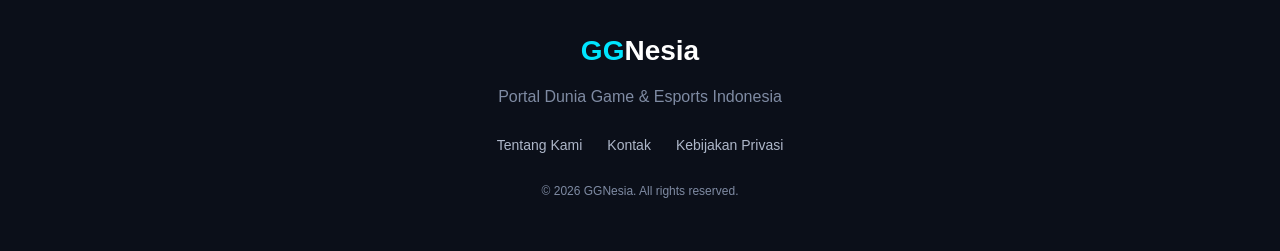
==== commit ca8aafce: "Update index.html" ====
--- a/index.html
+++ b/index.html
@@ -12,7 +12,14 @@
 <body>
 
     <!-- HEADER -->
-    <header class="header">
+   <div class="search-box">
+    <span>🔍</span>
+    <input
+        type="text"
+        id="searchInput"
+        placeholder="Cari berita, game, atau esports..."
+    >
+   </div> <header class="header">
         <div class="container header-content">
 
             <a href="#" class="logo">
--- a/style.css
+++ b/style.css
@@ -438,3 +438,301 @@
     -webkit-line-clamp: unset;
     line-clamp: unset;
 }
+/* =========================
+   TURNAMEN ESPORTS
+========================= */
+
+.tournament-list {
+    display: grid;
+    grid-template-columns: repeat(auto-fit, minmax(280px, 1fr));
+    gap: 20px;
+    margin-top: 25px;
+}
+
+.tournament-card {
+    background: #161b22;
+    border: 1px solid #30363d;
+    border-radius: 16px;
+    padding: 22px;
+    transition: 0.3s;
+}
+
+.tournament-card:hover {
+    transform: translateY(-5px);
+    border-color: #58a6ff;
+}
+
+.tournament-card h2 {
+    margin-bottom: 18px;
+    font-size: 21px;
+}
+
+.tournament-card p {
+    margin: 10px 0;
+    color: #c9d1d9;
+}
+
+.tournament-card strong {
+    color: #ffffff;
+}
+.status-badge {
+    display: inline-block;
+    padding: 5px 10px;
+    border-radius: 20px;
+    font-size: 13px;
+    font-weight: 700;
+}
+
+.status-badge.ongoing {
+    background: #238636;
+    color: #ffffff;
+}
+
+.status-badge.upcoming {
+    background: #9e6a03;
+    color: #ffffff;
+}
+
+.status-badge.finished {
+    background: #8b949e;
+    color: #ffffff;
+}
+.tournament-filters {
+    display: flex;
+    gap: 10px;
+    flex-wrap: wrap;
+    margin: 25px 0;
+}
+
+.filter-btn {
+    background: #161b22;
+    color: #c9d1d9;
+    border: 1px solid #30363d;
+    border-radius: 10px;
+    padding: 10px 16px;
+    font-size: 14px;
+    font-weight: 600;
+    cursor: pointer;
+}
+
+.filter-btn:hover {
+    border-color: #00d9ff;
+    color: #00d9ff;
+}
+
+.filter-btn.active {
+    background: #00d9ff !important;
+    color: #081018 !important;
+    border-color: #00d9ff !important;
+}
+/* =========================
+   JADWAL PERTANDINGAN
+========================= */
+
+.schedule-title {
+    margin-top: 35px;
+    margin-bottom: 20px;
+    font-size: 26px;
+}
+
+#matchList {
+    display: grid;
+    grid-template-columns: repeat(auto-fit, minmax(280px, 1fr));
+    gap: 18px;
+}
+
+.match-card {
+    background: #161b22;
+    border: 1px solid #30363d;
+    border-radius: 16px;
+    padding: 20px;
+    transition: 0.3s;
+}
+
+.match-card:hover {
+    transform: translateY(-4px);
+    border-color: #00d9ff;
+}
+
+.match-tournament {
+    color: #00d9ff;
+    font-size: 14px;
+    font-weight: 700;
+    margin-bottom: 12px;
+}
+
+.match-card h3 {
+    font-size: 22px;
+    margin: 10px 0 18px;
+    color: #ffffff;
+}
+
+.match-card p {
+    margin: 8px 0;
+    color: #c9d1d9;
+}
+
+.match-card p:last-child {
+    color: #8b949e;
+    font-size: 14px;
+}
+/* =========================
+   FILTER JADWAL PERTANDINGAN
+========================= */
+
+.match-filters {
+    display: flex;
+    gap: 10px;
+    flex-wrap: wrap;
+    margin: 20px 0 25px;
+}
+
+.match-filter-btn {
+    background: #161b22 !important;
+    color: #c9d1d9 !important;
+    border: 1px solid #30363d !important;
+    border-radius: 10px !important;
+    padding: 10px 16px !important;
+    font-size: 14px !important;
+    font-weight: 600 !important;
+    cursor: pointer !important;
+}
+
+.match-filter-btn:hover {
+    border-color: #00d9ff !important;
+    color: #00d9ff !important;
+}
+
+.match-filter-btn.active {
+    background: #00d9ff !important;
+    color: #081018 !important;
+    border-color: #00d9ff !important;
+}
+/* =========================
+   RAPiKAN TURNAMEN - MOBILE
+========================= */
+
+@media (max-width: 600px) {
+
+    .tournament-page {
+        padding-top: 35px !important;
+    }
+
+    .tournament-page .label {
+        margin-bottom: 12px;
+        font-size: 13px;
+    }
+
+    .tournament-page h1 {
+        font-size: 34px;
+        line-height: 1.2;
+        margin-bottom: 15px;
+    }
+
+    .tournament-page .intro {
+        font-size: 16px;
+        line-height: 1.6;
+        margin-bottom: 20px;
+    }
+
+    /* Filter game jadi satu baris yang bisa digeser */
+    .tournament-filters {
+        display: flex;
+        flex-wrap: nowrap;
+        overflow-x: auto;
+        gap: 10px;
+        margin: 15px 0 25px;
+        padding-bottom: 6px;
+        scrollbar-width: none;
+    }
+
+    .tournament-filters::-webkit-scrollbar {
+        display: none;
+    }
+
+    .tournament-filters .filter-btn {
+        flex: 0 0 auto;
+        white-space: nowrap;
+        padding: 10px 16px !important;
+    }
+
+    /* Kartu turnamen lebih dekat dengan filter */
+    .tournament-list {
+        margin-top: 15px;
+        gap: 16px;
+    }
+
+    .tournament-card {
+        padding: 20px;
+    }
+
+    .tournament-card h2 {
+        font-size: 22px;
+        line-height: 1.35;
+    }
+}
+/* =========================
+   TURNAMEN MOBILE
+========================= */
+
+@media (max-width: 600px) {
+
+    .tournament-page {
+        padding-top: 30px !important;
+    }
+
+    .tournament-page h1 {
+        font-size: 32px;
+        line-height: 1.2;
+        margin-bottom: 12px;
+    }
+
+    .tournament-page .intro {
+        font-size: 16px;
+        line-height: 1.5;
+        margin-bottom: 16px;
+    }
+
+    /* FILTER 1 BARIS */
+    .tournament-page .tournament-filters {
+        display: flex;
+        flex-wrap: nowrap;
+        overflow-x: auto;
+        gap: 8px;
+        margin: 10px 0 20px;
+        padding: 3px 0 8px;
+        scrollbar-width: none;
+    }
+
+    .tournament-page .tournament-filters::-webkit-scrollbar {
+        display: none;
+    }
+
+    .tournament-page .tournament-filters .filter-btn {
+        flex: 0 0 auto;
+        white-space: nowrap;
+        padding: 9px 14px !important;
+        font-size: 13px !important;
+    }
+
+    /* KARTU TURNAMEN */
+    .tournament-page .tournament-list {
+        margin-top: 10px;
+        gap: 14px;
+    }
+
+    .tournament-page .tournament-card {
+        padding: 18px;
+    }
+
+    .tournament-page .tournament-card h2 {
+        font-size: 21px;
+        line-height: 1.35;
+        margin-bottom: 14px;
+    }
+
+    .tournament-page .tournament-card p {
+        font-size: 15px;
+        margin: 8px 0;
+    }
+}
